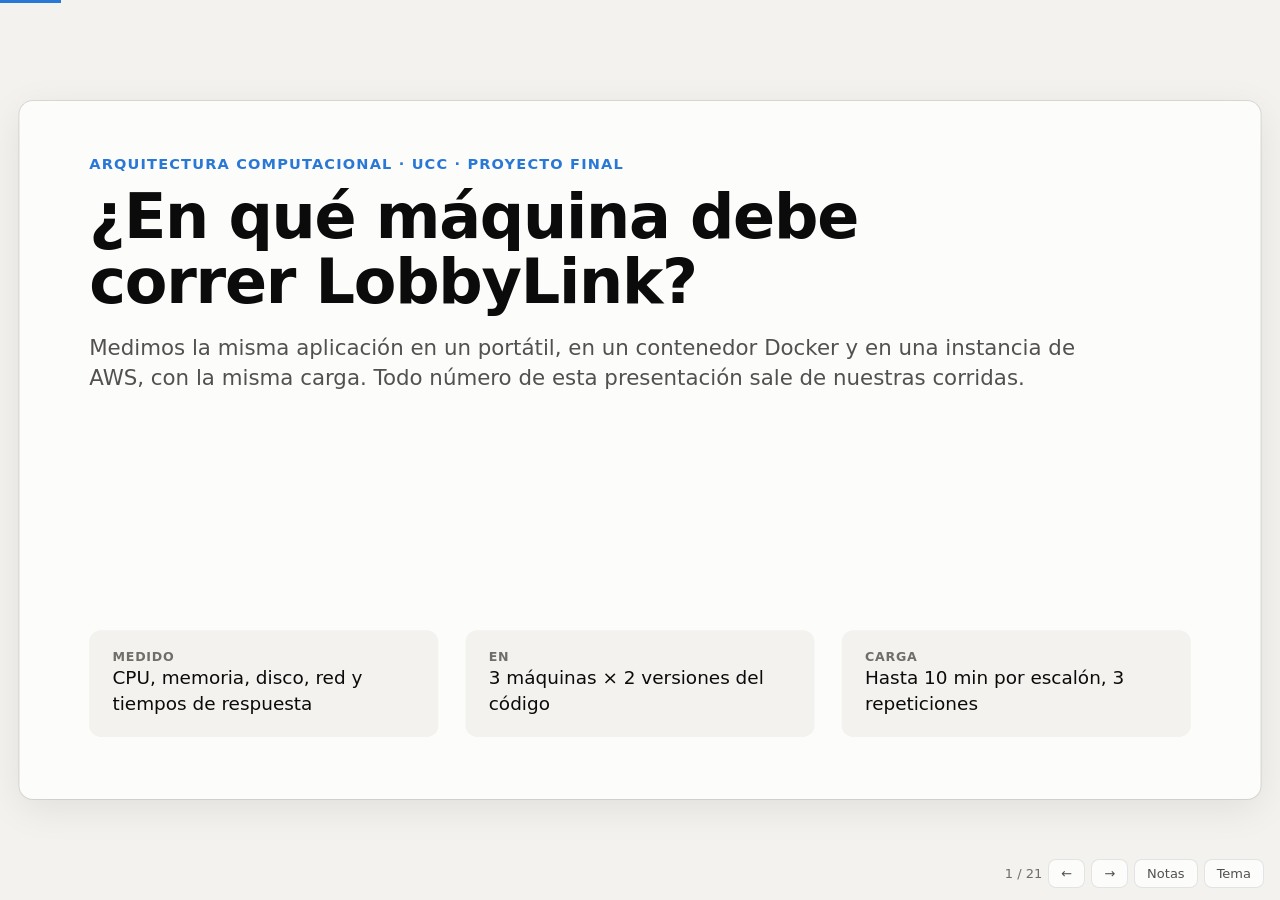
==== informe/presentacion.html @ 0d2c60cc "docs(presentacion): add defense slide deck with procedure, fixed-load costs and Discord scale refere" ====
<!doctype html>
<html lang="es">
<head>
<meta charset="utf-8">
<meta name="viewport" content="width=device-width, initial-scale=1">
<title>LobbyLink: dónde correrlo</title>
<style>
:root {
  color-scheme: light;
  --page: #f3f2ee;
  --surface: #fcfcfb;
  --surface-2: #f3f2ee;
  --ink: #0b0b0b;
  --ink-2: #52514e;
  --muted: #6f6e69;
  --grid: #e1e0d9;
  --axis: #c3c2b7;
  --ring: rgba(11,11,11,0.10);
  --pc: #2a78d6;
  --ct: #eb6834;
  --ec2: #1baf7a;
  --before: #b5b3aa;
  --good: #0ca30c;
  --good-ink: #006300;
  --bad: #d03b3b;
  --accent: #2a78d6;
  --accent-soft: #e6effb;
  --bad-soft: #fbe9e9;
  --bad-ink: #b02a2a;
  --good-soft: #e5f4e5;
}
@media (prefers-color-scheme: dark) {
  :root:not([data-theme="light"]) {
    color-scheme: dark;
    --page: #0d0d0d; --surface: #1a1a19; --surface-2: #232321;
    --ink: #f0efec; --ink-2: #c3c2b7; --muted: #898781;
    --grid: #2c2c2a; --axis: #383835; --ring: rgba(255,255,255,0.10);
    --pc: #3987e5; --ct: #d95926; --ec2: #199e70; --before: #5c5b56;
    --good-ink: #0ca30c; --accent: #3987e5; --accent-soft: #1b2a3d; --bad-soft: #3a1f1f; --bad-ink: #e66767; --good-soft: #1b301b;
  }
}
:root[data-theme="dark"] {
  color-scheme: dark;
  --page: #0d0d0d; --surface: #1a1a19; --surface-2: #232321;
  --ink: #f0efec; --ink-2: #c3c2b7; --muted: #898781;
  --grid: #2c2c2a; --axis: #383835; --ring: rgba(255,255,255,0.10);
  --pc: #3987e5; --ct: #d95926; --ec2: #199e70; --before: #5c5b56;
  --good-ink: #0ca30c; --accent: #3987e5; --accent-soft: #1b2a3d; --bad-soft: #3a1f1f; --bad-ink: #e66767; --good-soft: #1b301b;
}
* { box-sizing: border-box; }
html, body { margin: 0; height: 100%; }
body {
  background: var(--page); color: var(--ink);
  font-family: system-ui, -apple-system, "Segoe UI", sans-serif;
  overflow: hidden;
}
#stage {
  position: absolute; left: 50%; top: 50%;
  width: 1280px; height: 720px;
  transform-origin: center center;
}
.slide {
  position: absolute; inset: 0;
  background: var(--surface);
  border-radius: 14px;
  box-shadow: 0 0 0 1px var(--ring), 0 10px 40px rgba(0,0,0,0.08);
  padding: 56px 72px 64px;
  display: none; flex-direction: column;
}
.slide.on { display: flex; }
.slide h2 { font-size: 40px; line-height: 1.12; margin: 0 0 8px; letter-spacing: -0.01em; text-wrap: balance; }
.slide .kicker { font-size: 15px; font-weight: 600; color: var(--accent); text-transform: uppercase; letter-spacing: 0.08em; margin-bottom: 12px; }
.slide .lead { font-size: 22px; line-height: 1.4; color: var(--ink-2); margin: 0 0 24px; max-width: 1050px; text-wrap: pretty; }
.slide p, .slide li { font-size: 21px; line-height: 1.45; }
.slide ul { margin: 0; padding-left: 26px; }
.slide li { margin-bottom: 10px; }
.slide li::marker { color: var(--muted); }
.foot { position: absolute; left: 72px; right: 72px; bottom: 22px; display: flex; justify-content: space-between; font-size: 13px; color: var(--muted); }
.src { font-size: 13px; color: var(--muted); margin-top: auto; padding-top: 10px; }
code { font-family: ui-monospace, "Cascadia Mono", Consolas, monospace; font-size: 0.88em; background: var(--surface-2); padding: 1px 6px; border-radius: 5px; }
b, strong { font-weight: 650; }
.row { display: flex; gap: 28px; }
.col { flex: 1; min-width: 0; }
.grow { flex: 1; min-height: 0; }
.card { background: var(--surface-2); border-radius: 12px; padding: 20px 24px; }
.card h3 { margin: 0 0 8px; font-size: 22px; }
.card p { margin: 0; font-size: 18px; color: var(--ink-2); }
.big { font-size: 64px; font-weight: 700; line-height: 1; letter-spacing: -0.02em; }
.mid { font-size: 40px; font-weight: 700; line-height: 1.05; }
.unit { font-size: 0.45em; font-weight: 600; color: var(--ink-2); margin-left: 4px; }
.lbl { font-size: 15px; color: var(--ink-2); margin-top: 6px; }
.pill { display: inline-block; font-size: 15px; font-weight: 600; padding: 3px 10px; border-radius: 99px; }
.pill.ok { background: var(--good-soft); color: var(--good-ink); }
.pill.no { background: var(--bad-soft); color: var(--bad-ink); }
.dot { display: inline-block; width: 12px; height: 12px; border-radius: 3px; margin-right: 8px; vertical-align: -1px; }
.legend { display: flex; gap: 22px; font-size: 16px; color: var(--ink-2); margin: 4px 0 10px; flex-wrap: wrap; }
.chart { width: 100%; height: 100%; }
.chart svg { display: block; width: 100%; height: 100%; overflow: visible; }
.chart text { fill: var(--ink-2); font-size: 15px; font-family: inherit; }
.chart .muted { fill: var(--muted); font-size: 14px; }
.chart .val { fill: var(--ink); font-size: 15px; font-weight: 600; }
.chart .grid { stroke: var(--grid); stroke-width: 1; }
.chart .axis { stroke: var(--axis); stroke-width: 1; }
.chart .hit { fill: transparent; cursor: default; }
.mk { transition: opacity 120ms ease; }
.chart:hover .mk { opacity: 0.55; }
.chart .mk.hl { opacity: 1; }
table.t { border-collapse: collapse; width: 100%; font-size: 18px; }
table.t th, table.t td { text-align: left; padding: 9px 12px; border-bottom: 1px solid var(--grid); vertical-align: top; }
table.t th { font-size: 15px; color: var(--ink-2); font-weight: 600; }
table.t td.n { font-variant-numeric: tabular-nums; white-space: nowrap; }
.src a { color: inherit; }
.flow { display: flex; align-items: center; gap: 14px; }
.box { background: var(--surface-2); border-radius: 10px; padding: 14px 18px; font-size: 18px; text-align: center; }
.arrow { color: var(--muted); font-size: 26px; }
.qa { display: grid; grid-template-columns: 1fr 1fr; gap: 18px; }
.qa .card h3 { font-size: 20px; }
.qa .card p { font-size: 17px; line-height: 1.4; }
.tag { font-size: 13px; color: var(--muted); text-transform: uppercase; letter-spacing: 0.06em; font-weight: 600; }
.cover h1 { font-size: 64px; line-height: 1.05; margin: 0 0 20px; letter-spacing: -0.02em; max-width: 1000px; text-wrap: balance; }
.machines { display: grid; grid-template-columns: repeat(3, 1fr); gap: 20px; }
.machine { display: flex; flex-direction: column; border-radius: 12px; padding: 20px 22px; background: var(--surface-2); border-top: 6px solid var(--c); }
.machine h3 { margin: 0 0 4px; font-size: 24px; }
.machine .sub { font-size: 15px; color: var(--ink-2); margin-bottom: 14px; }
.machine dl { display: grid; grid-template-columns: auto 1fr; gap: 6px 14px; margin: 0; font-size: 17px; }
.machine dt { color: var(--ink-2); }
.machine dd { margin: 0; font-weight: 600; }
.machine .key { margin: auto 0 0; padding-top: 14px; border-top: 1px solid var(--grid); font-size: 17px; line-height: 1.4; color: var(--ink); }
.steps { display: grid; grid-template-columns: repeat(4, 1fr); gap: 30px; }
.step { position: relative; display: flex; flex-direction: column; background: var(--surface-2); border-radius: 12px; padding: 18px 20px; }
.step .tag { color: var(--accent); margin-bottom: 10px; }
.step h3 { margin: 0 0 10px; font-size: 21px; line-height: 1.2; }
.step .mid { font-size: 38px; }
.step .lbl { font-size: 16px; line-height: 1.4; }
.step .how { margin-top: auto; padding-top: 12px; border-top: 1px solid var(--grid); font-size: 14px; color: var(--muted); line-height: 1.4; }
.step:not(:last-child)::after { content: '→'; position: absolute; left: 100%; width: 30px; text-align: center; top: 50%; transform: translateY(-50%); color: var(--muted); font-size: 26px; font-weight: 600; }
.formula { margin-top: 16px; padding: 12px 18px; border-radius: 10px; background: var(--accent-soft); font-size: 19px; }
.verdict { border-radius: 12px; padding: 22px 26px; background: var(--accent-soft); }
.hint { position: fixed; right: 16px; bottom: 12px; font-size: 13px; color: var(--muted); user-select: none; }
.hint button { font: inherit; color: var(--ink-2); background: var(--surface); border: 1px solid var(--ring); border-radius: 8px; padding: 6px 12px; cursor: pointer; margin-left: 6px; }
.hint button:hover { color: var(--ink); }
#bar { position: fixed; left: 0; top: 0; height: 3px; background: var(--accent); transition: width 200ms ease; }
#notes {
  position: fixed; left: 16px; right: 16px; bottom: 52px; max-height: 32vh; overflow: auto;
  background: var(--surface); color: var(--ink); border: 1px solid var(--ring); border-radius: 12px;
  padding: 14px 18px; font-size: 16px; line-height: 1.5; box-shadow: 0 8px 30px rgba(0,0,0,0.15); display: none;
}
#notes.on { display: block; }
#notes .tag { margin-bottom: 4px; }
.notes { display: none; }
#tip {
  position: fixed; pointer-events: none; z-index: 10; background: var(--surface); color: var(--ink);
  border: 1px solid var(--ring); border-radius: 8px; padding: 8px 12px; font-size: 14px; line-height: 1.4;
  box-shadow: 0 6px 20px rgba(0,0,0,0.15); display: none; max-width: 280px;
}
#tip b { display: block; margin-bottom: 2px; }
@media (prefers-reduced-motion: reduce) { #bar, .mk { transition: none; } }
@media print {
  @page { size: 1280px 720px; margin: 0; }
  body { overflow: visible; background: #fff; }
  #stage { position: static; transform: none !important; width: auto; height: auto; }
  .slide { display: flex !important; position: relative; width: 1280px; height: 720px; page-break-after: always; box-shadow: none; border-radius: 0; }
  .hint, #bar, #notes, #tip { display: none !important; }
}
</style>
</head>
<body>
<div id="bar"></div>
<div id="stage">

<!-- 1 -->
<section class="slide cover" data-title="Portada">
  <div class="kicker">Arquitectura Computacional · UCC · Proyecto final</div>
  <h1>¿En qué máquina debe correr LobbyLink?</h1>
  <p class="lead">Medimos la misma aplicación en un portátil, en un contenedor Docker y en una instancia de AWS, con la misma carga. Todo número de esta presentación sale de nuestras corridas.</p>
  <div class="row" style="margin-top:auto">
    <div class="card" style="flex:1"><div class="tag">Medido</div><p style="font-size:19px;color:var(--ink)">CPU, memoria, disco, red y tiempos de respuesta</p></div>
    <div class="card" style="flex:1"><div class="tag">En</div><p style="font-size:19px;color:var(--ink)">3 máquinas × 2 versiones del código</p></div>
    <div class="card" style="flex:1"><div class="tag">Carga</div><p style="font-size:19px;color:var(--ink)">Hasta 10 min por escalón, 3 repeticiones</p></div>
  </div>
  <aside class="notes">Presentarnos. La pregunta del proyecto es en qué máquina debería correr una aplicación real y con qué datos lo sostenemos. Elegimos LobbyLink. La regla que seguimos: cada afirmación tiene un número que medimos nosotros, y la carpeta cruda de donde sale.</aside>
</section>

<!-- 2 -->
<section class="slide" data-title="Respuesta corta">
  <div class="kicker">La respuesta en una diapositiva</div>
  <h2>Una t3.small de AWS, pero solo después de arreglar el código</h2>
  <p class="lead">El hallazgo más grande no fue la máquina: fue un error en el código que multiplicaba el trabajo por cada lobby.</p>
  <div class="row grow" style="align-items:stretch">
    <div class="card col"><div class="big">21<span class="unit">USD/mes</span></div><div class="lbl">Máquina y disco de la t3.small a 80 peticiones por segundo (16,78 USD hasta 40). Con la salida a internet: 334,74 USD</div></div>
    <div class="card col"><div class="big">16<span class="unit">ms</span></div><div class="lbl">El 95 % de las peticiones responde en menos de 16 ms a 80 peticiones por segundo, 0 errores</div></div>
    <div class="card col"><div class="big">×14</div><div class="lbl">Cuánto sube la capacidad de la t3.small al arreglar el código. Pasar al PC, con 4 veces más núcleos, la sube ×3</div></div>
  </div>
  <div class="src">Fuente: carga sostenida (F6) y rampa hasta el techo (F5), <code>resultados/ec2_t3small-unl-nplus1/</code>; costos en <code>resultados/_logs/creditos_ec2_unl_20261107.md</code></div>
  <aside class="notes">Adelantamos la conclusión. Recomendamos una t3.small en modo Unlimited con el código corregido: 16,78 dólares al mes hasta 40 peticiones por segundo y 21,26 a 80. Lo importante es el tercer número: arreglar el código rindió mucho más que comprar una máquina más grande. El resto de la presentación muestra cómo llegamos a esto.</aside>
</section>

<!-- 3 -->
<section class="slide" data-title="La aplicación">
  <div class="kicker">La aplicación</div>
  <h2>LobbyLink: una API para armar partidas</h2>
  <p class="lead">Un usuario publica un lobby para un videojuego y otros se unen. Es Spring Boot (Java) con MongoDB. Leyendo el código vimos dos operaciones caras.</p>
  <div class="row grow">
    <div class="col">
      <div class="card" style="height:100%">
        <h3>1. Listar los lobbies</h3>
        <p style="margin-bottom:18px">Devuelve <b>todos</b> los lobbies y, por cada uno, hace 2 consultas más a la base: cuántos jugadores tiene y qué juego es.</p>
        <div class="flow">
          <div class="box">1 petición</div><div class="arrow">→</div>
          <div class="box">200 lobbies</div><div class="arrow">→</div>
          <div class="box" style="background:var(--bad-soft)"><b>~406 consultas</b> a MongoDB</div>
        </div>
        <p style="margin-top:18px">A esto se le llama <b>problema N+1</b>: el trabajo crece con cada lobby nuevo.</p>
      </div>
    </div>
    <div class="col">
      <div class="card" style="height:100%">
        <h3>2. Login y registro</h3>
        <p style="margin-bottom:18px">Las contraseñas se protegen con <b>BCrypt</b>, que a propósito hace 1.024 rondas de cálculo para que adivinarlas sea lento.</p>
        <div class="flow">
          <div class="box">1 login</div><div class="arrow">→</div>
          <div class="box"><b>56 a 112 ms</b> de cálculo puro</div>
        </div>
        <p style="margin-top:18px">Es trabajo del procesador, sin disco ni red. Nos sirvió para comparar la velocidad de cada núcleo.</p>
      </div>
    </div>
  </div>
  <aside class="notes">LobbyLink es una API de Spring Boot con MongoDB. El listado es el centro de todo: por cada lobby hace dos consultas extra, unas 406 por petición con 200 lobbies. El login usa BCrypt, cálculo puro, que nos sirve para comparar la velocidad de cada núcleo.</aside>
</section>

<!-- 4 -->
<section class="slide" data-title="El procedimiento">
  <div class="kicker">Cómo elegimos la carga</div>
  <h2>Cada número de carga sale del paso anterior</h2>
  <p class="lead" style="margin-bottom:18px">Tasa fija de peticiones por segundo, conteste o no el servidor. Mezcla: 50 % listar y 50 % ver un lobby, de la colección Postman. Ejemplo con la t3.small y el código original:</p>
  <div class="steps grow">
    <div class="step">
      <div class="tag">Paso 1 · F1</div>
      <h3>Costo por petición</h3>
      <div class="mid">85,8 <span class="unit">ms</span></div>
      <div class="lbl">de CPU por petición de la mezcla: listar 167,4&nbsp;ms, ver 4,2&nbsp;ms.</div>
      <div class="how">1 cliente, 120 s por endpoint.</div>
    </div>
    <div class="step">
      <div class="tag">Paso 2 · modelo</div>
      <h3>Techo predicho</h3>
      <div class="mid">23,3 <span class="unit">req/s</span></div>
      <div class="lbl">2.000 ms de CPU por segundo (2 vCPU) ÷ 85,8 ms. PC: 71. Contenedor: 20.</div>
      <div class="how"><code>telemetry/model.mjs</code></div>
    </div>
    <div class="step">
      <div class="tag">Paso 3 · F5</div>
      <h3>Rampa hasta el techo</h3>
      <div class="mid">51 <span class="unit">%</span></div>
      <div class="lbl">del techo pasa (11,8&nbsp;req/s); al 62&nbsp;% falla. La CPU medida queda a 1–8 puntos de la predicha.</div>
      <div class="how">10–150&nbsp;% del techo, 90 s por nivel.</div>
    </div>
    <div class="step">
      <div class="tag">Paso 4 · F6</div>
      <h3>Escalera sostenida</h3>
      <div class="mid">5 → 80 <span class="unit">req/s</span></div>
      <div class="lbl">Duplicando, para encerrar el codo de las tres máquinas con la misma escala.</div>
      <div class="how">10 min por escalón, 3 repeticiones.</div>
    </div>
  </div>
  <div class="formula"><b>Ley de utilización:</b> U = λ · D, así que el techo es X<sub>max</sub> = CPU disponible ÷ D. La rampa confirma el consumo y dice dónde se rompe la latencia.</div>
  <div class="src">Costos por endpoint y techos: anexo 4.1. Rampa: anexo 4.5, <code>resultados/_logs/validacion_*_f5.md</code></div>
  <aside class="notes">Si solo dijéramos que mandamos 10 o 20 peticiones por segundo, la pregunta sería por qué esos números. Primero medimos con un solo cliente cuánta CPU gasta cada petición: en la t3.small, 86 milisegundos en promedio. Con la ley de utilización eso da un techo de 23 por segundo. Después subimos la tasa en rampa hasta ese techo: la CPU se comportó como predijimos, pero la latencia se rompe a la mitad del techo. Con eso armamos la escalera.</aside>
</section>

<!-- 4b -->
<section class="slide" data-title="La escalera">
  <div class="kicker">Por qué 5, 10, 20, 40 y 80 req/s</div>
  <h2>La escalera encierra el codo de cada máquina</h2>
  <div class="legend"><span><i class="dot" style="background:var(--muted);opacity:.35"></i>Codo medido en la rampa (último que pasa → primero que falla)</span><span>◇ techo predicho</span><span>┆ escalones</span></div>
  <div class="row grow">
    <div class="col" style="flex:1.35; display:flex; flex-direction:column"><div class="chart grow" id="c-knee"></div></div>
    <div class="col">
      <ul>
        <li>Cada escalón <b>duplica</b> el anterior, y la misma escalera va a las tres máquinas.</li>
        <li><b>Contenedor y t3.small</b>: el codo está entre 10,2 y 14,5 req/s, así que 10 pasa y 20 falla.</li>
        <li><b>PC</b>: el codo está entre 35,8 y 42,9. El escalón de 40 cae justo encima: por eso pasa en 2 de 3 repeticiones.</li>
        <li><b>10 min</b> por escalón (3.000 a 48.000 peticiones) y <b>3 semillas</b>: carga sostenida, con muestras para el p99.</li>
        <li><b>Pasa</b> si p95 ≤ 1 s y errores ≤ 1 %. Base nueva en cada corrida.</li>
      </ul>
    </div>
  </div>
  <div class="src">Código original, <code>mezcla-lectura</code>. Codos: rampa hasta el techo (F5). Generador <code>telemetry/rate.mjs</code>; guion <code>campanas/campana.sh</code></div>
  <aside class="notes">La escalera duplica: 5, 10, 20, 40 y 80. No es una estimación de usuarios: la fijamos sobre los codos de nuestra primera medición, y la rampa confirmó que los encierra. En el contenedor y la t3.small, 10 pasa y 20 falla. En el PC, 40 cae justo en el codo y pasa en dos de tres repeticiones.</aside>
</section>

<!-- 5 -->
<section class="slide" data-title="Las máquinas">
  <div class="kicker">Las tres opciones</div>
  <h2>Mismo programa, tres máquinas muy distintas</h2>
  <div class="machines grow" style="margin-top:14px">
    <div class="machine" style="--c:var(--pc)">
      <h3>PC (portátil)</h3>
      <div class="sub">AMD Ryzen 7 7445HS · Windows 11</div>
      <dl>
        <dt>Núcleos</dt><dd>6 (12 hilos); a LobbyLink le dimos 4</dd>
        <dt>Velocidad</dt><dd>4,7 GHz pico; ~2,1 GHz bajo carga en Windows</dd>
        <dt>Caché L3</dt><dd>16 MB</dd>
        <dt>RAM</dt><dd>16 GB DDR5</dd>
        <dt>Disco</dt><dd>NVMe, 41.903 IOPS</dd>
        <dt>Costo</dt><dd>~40 USD/mes (estimado)</dd>
      </dl>
      <p class="key"><b>Lo que la distingue:</b> 4 núcleos físicos para LobbyLink: el mayor techo medido.</p>
    </div>
    <div class="machine" style="--c:var(--ct)">
      <h3>Contenedor Docker</h3>
      <div class="sub">El mismo Ryzen, con límites puestos por nosotros</div>
      <dl>
        <dt>CPU</dt><dd>1 para la app + 1 para MongoDB</dd>
        <dt>Velocidad</dt><dd>4,63 GHz medida</dd>
        <dt>RAM</dt><dd>1 GB cada uno</dd>
        <dt>Disco</dt><dd>virtual, 79.766 IOPS</dd>
        <dt>Límite</dt><dd>100 ms de CPU cada 100 ms</dd>
        <dt>Costo</dt><dd>~7 USD/mes (prorrateo: 2 de 12 hilos del PC)</dd>
      </dl>
      <p class="key"><b>Lo que la distingue:</b> un límite de CPU y de memoria que fijamos nosotros.</p>
    </div>
    <div class="machine" style="--c:var(--ec2)">
      <h3>AWS EC2 t3.small</h3>
      <div class="sub">Intel Xeon Platinum 8259CL · Ubuntu</div>
      <dl>
        <dt>Núcleos</dt><dd><b>1</b> (2 hilos = 2 vCPU)</dd>
        <dt>Velocidad</dt><dd>3,07 GHz medida</dd>
        <dt>RAM</dt><dd>1,9 GiB</dd>
        <dt>Disco</dt><dd>EBS por red, 3.049 IOPS</dd>
        <dt>Red</dt><dd>4.953 Mbit/s medida</dd>
        <dt>Costo</dt><dd>0,0208 USD/h + créditos</dd>
      </dl>
      <p class="key"><b>Lo que la distingue:</b> un solo núcleo físico, racionado con créditos de CPU.</p>
    </div>
  </div>
  <div class="src">Velocidad, IOPS y red medidos por nosotros (microbenchmark, <code>fio</code>, <code>iperf3</code>), no tomados de la ficha.</div>
  <aside class="notes">El PC es un portátil con Ryzen: 4 núcleos para LobbyLink y el resto para el generador. Ojo: en Windows medimos que los hilos de la app corren a unos 2,1 GHz, no a 4,7. El contenedor es el mismo Ryzen con 1 CPU y 1 GB para la app y lo mismo para MongoDB. La t3.small parece tener 2 CPU, pero son los dos hilos de un solo núcleo, y eso explica casi todo.</aside>
</section>

<!-- 6 -->
<section class="slide" data-title="Resultado con el código original">
  <div class="kicker">Resultado 1 · código original</div>
  <h2>Con el código original, ninguna aguanta más de 20 req/s</h2>
  <div class="legend"><span><i class="dot" style="background:var(--pc)"></i>PC</span><span><i class="dot" style="background:var(--ct)"></i>Contenedor</span><span><i class="dot" style="background:var(--ec2)"></i>t3.small</span><span>✕ = el escalón falla</span><span>○ punteado = pasa solo en 2 de 3 repeticiones</span></div>
  <div class="row grow">
    <div class="col" style="flex:1.5; display:flex; flex-direction:column"><div class="chart grow" id="c-p95-base"></div></div>
    <div class="col">
      <div class="card" style="margin-bottom:14px"><div class="mid">20 <span class="unit">req/s</span></div><div class="lbl">Máximo del PC (40 pasa solo en 2 de 3 repeticiones)</div></div>
      <div class="card" style="margin-bottom:14px"><div class="mid">10 <span class="unit">req/s</span></div><div class="lbl">Máximo del contenedor y de la t3.small</div></div>
      <div class="card"><p>Cuando falla, falla entero: a 20 req/s la t3.small solo contesta ~2 por segundo y el 89 % de las peticiones se cae.</p></div>
    </div>
  </div>
  <div class="src">p95 por escalón, peor de las 3 repeticiones que pasan. Fuente: <code>*_f6-mezcla-lectura-r*</code></div>
  <aside class="notes">Esta es la carga sostenida con el código original. El eje es el p95: el tiempo en que responde el 95 % de las peticiones. La línea punteada es nuestro límite de 1 segundo. El contenedor y la t3.small llegan a 10 peticiones por segundo; el PC a 20. Arriba de eso el sistema colapsa: no se pone un poco más lento, deja de responder.</aside>
</section>

<!-- 7 -->
<section class="slide" data-title="Dónde espera">
  <div class="kicker">¿Dónde espera la aplicación?</div>
  <h2>En el procesador. El disco y la red casi no trabajan</h2>
  <p class="lead">t3.small, código original, 10 req/s: cuánto de cada recurso se usa, frente a lo que medimos que puede dar.</p>
  <div class="row grow">
    <div class="col" style="flex:1.4; display:flex; flex-direction:column"><div class="chart grow" id="c-where"></div></div>
    <div class="col">
      <ul>
        <li><b>CPU</b>: 48,2 % promedio, picos de 99,5 %; cálculo (<code>us</code>) 39,9 %.</li>
        <li><b>Esperando al disco</b> (<code>wa</code>): <b>0,0 %</b>. 1 IOPS de 354 posibles.</li>
        <li><b>Red</b>: 0,17 MB/s de salida, el 0,03 % del enlace.</li>
        <li><b>Memoria residente</b>: 449 de 1.905 MB (app 260, MongoDB 189); <b>0 %</b> de fallos de caché.</li>
        <li><b>Quién</b>: MongoDB usa 62 % de un núcleo y la app 34 %. El N+1 examina ~40.800 documentos por listado.</li>
      </ul>
    </div>
  </div>
  <div class="src">Fuente: <code>ec2_t3small-unl/f6-mezcla-lectura-r1</code>; techos de disco y red de la prueba de capacidad del hardware (F0: <code>fio</code>, <code>iperf3</code>)</div>
  <aside class="notes">Esta es la pregunta central. La respuesta es CPU: casi la mitad del tiempo ocupada con picos de 99 %, y cero tiempo esperando al disco, que hace una operación por segundo. La red usa el 0,03 % del enlace y la memoria residente es la cuarta parte de la RAM, con todo en caché. Y quien gasta la CPU es MongoDB, casi el doble que Java, por el N+1.</aside>
</section>

<!-- 9 -->
<section class="slide" data-title="Por qué: núcleos">
  <div class="kicker">¿Qué componente lo causa?</div>
  <h2>El número de núcleos físicos marca el techo</h2>
  <div class="row grow">
    <div class="col" style="display:flex; flex-direction:column">
      <div class="chart grow" id="c-amdahl"></div>
      <div class="legend" style="margin-top:6px"><span><i class="dot" style="background:var(--pc)"></i>PC (4 núcleos)</span><span><i class="dot" style="background:var(--ec2)"></i>t3.small (1 núcleo, 2 hilos)</span></div>
    </div>
    <div class="col">
      <ul>
        <li>Con más clientes a la vez, el PC sube hasta <b>8</b>; la t3.small se estanca en <b>2</b>.</li>
        <li>El código se reparte bien: solo el <b>1,9 %</b> es secuencial (ley de Amdahl, p = 0,981).</li>
        <li>La t3.small da p = 0,743 con el mismo código: no es el código, son <b>sus 2 vCPU sobre 1 solo núcleo</b>. El segundo hilo suma +59 %, no +100 %.</li>
        <li>Su núcleo además es más lento: BCrypt tarda <b>1,48×</b> más y su reloj medido es <b>1,51×</b> menor.</li>
      </ul>
    </div>
  </div>
  <div class="src">Listado en bucle cerrado, 60 s por nivel (prueba de paralelismo, F3). Fuente: <code>_logs/amdahl_windows_v3-f3.md</code>, <code>ec2_t3small-unl/_logs/amdahl_ec2_f3.md</code></div>
  <aside class="notes">Subimos los clientes simultáneos. El PC gana hasta 8, sus 4 núcleos con 2 hilos; la t3.small se estanca en 2. Por Amdahl el código es 98 % paralelo. En la t3.small sale peor con el mismo código: el límite no es el software, son dos vCPU sobre un solo núcleo físico, y además más lento.</aside>
</section>

<!-- 10 -->
<section class="slide" data-title="Contenedor">
  <div class="kicker">El caso del contenedor</div>
  <h2>En Docker manda el límite que nosotros pusimos</h2>
  <div class="row grow">
    <div class="col" style="flex:1.3; display:flex; flex-direction:column">
      <div class="chart grow" id="c-quota"></div>
    </div>
    <div class="col">
      <ul>
        <li>Darle <b>4 CPU a la app</b> no cambia nada: 18,0 → 17,8 req/s.</li>
        <li>Darle <b>2 CPU a MongoDB</b> lo sube a 26,9 req/s. El cuello era MongoDB.</li>
        <li>Al agotar sus 100 ms de cuota, el kernel <b>congela</b> sus hilos hasta el siguiente periodo: hasta 5.160 ms de espera por segundo, sumados sobre las CPU donde esperaban.</li>
        <li>Con 1 GB visible, Java se toma solo <b>256 MB</b> de memoria. Con mucha carga o muchos datos, se le acaba.</li>
      </ul>
    </div>
  </div>
  <div class="src">Máximo req/s en bucle cerrado, código original (reparto de cuotas del contenedor, F4). Fuente: <code>*_docker_v3-f4-*</code></div>
  <aside class="notes">Probamos repartos de CPU. Darle 4 a la aplicación no mejora; darle 2 a MongoDB sube casi 50 %: el cuello es MongoDB. El kernel congela el contenedor cuando gasta sus 100 ms; el frenado pasa de 1.000 ms por segundo porque se suma por cada CPU. Y Java, al ver 1 GB, se queda con 256 MB de heap.</aside>
</section>

<!-- 11 -->
<section class="slide" data-title="El arreglo">
  <div class="kicker">El cambio</div>
  <h2>Arreglamos el listado: de ~406 consultas a 2</h2>
  <p class="lead">Contamos los jugadores de todos los lobbies en una sola consulta y traemos todos los juegos de una vez. Sin índices nuevos y con respuestas idénticas (95 de 95 comparadas).</p>
  <div class="legend"><span><i class="dot" style="background:var(--before)"></i>Código original</span><span><i class="dot" style="background:var(--accent)"></i>Código corregido</span></div>
  <div class="row grow">
    <div class="col" style="display:flex; flex-direction:column"><div class="tag" style="margin-bottom:4px">CPU por listado (ms)</div><div class="chart grow" id="c-fix-ms"></div></div>
    <div class="col" style="display:flex; flex-direction:column"><div class="tag" style="margin-bottom:4px">Techo predicho (req/s)</div><div class="chart grow" id="c-fix-max"></div></div>
  </div>
  <div class="src">Costo por petición (F1), con un cliente, y modelo U = λ·D. Equivalencia: <code>telemetry/comparar_respuestas.mjs</code>, <code>resultados/_equivalencia_20261109_ec2/</code></div>
  <aside class="notes">El arreglo cambia un solo archivo. En vez de una consulta por lobby, una sola agregación cuenta todo, y los videojuegos se traen juntos. Comprobamos que la API responde exactamente lo mismo. El costo de un listado bajó entre 24 y 31 veces, y el techo predicho de la t3.small pasó de 23,3 a 336,5 peticiones por segundo.</aside>
</section>

<!-- 12 -->
<section class="slide" data-title="Resultado con el código corregido">
  <div class="kicker">Resultado 2 · código corregido</div>
  <h2>Con el arreglo, las tres pasan toda la escalera</h2>
  <div class="legend"><span><i class="dot" style="background:var(--pc)"></i>PC</span><span><i class="dot" style="background:var(--ct)"></i>Contenedor</span><span><i class="dot" style="background:var(--ec2)"></i>t3.small</span><span><i class="dot" style="background:none;border-top:2px dashed var(--muted);border-radius:0;height:0;width:18px;vertical-align:4px"></i>Código original, como referencia</span></div>
  <div class="row grow">
    <div class="col" style="flex:1.5; display:flex; flex-direction:column"><div class="chart grow" id="c-p95-fix"></div></div>
    <div class="col">
      <div class="card" style="margin-bottom:14px"><div class="mid">12–23 <span class="unit">ms</span></div><div class="lbl">p95 en todos los escalones, antes 393–478 ms</div></div>
      <div class="card" style="margin-bottom:14px"><div class="mid">0 <span class="unit">errores</span></div><div class="lbl">En las tres máquinas y todas las repeticiones</div></div>
      <div class="card"><div class="mid">28,8 <span class="unit">%</span></div><div class="lbl">CPU de la t3.small a 80 req/s (antes 48,2 % a solo 10)</div></div>
    </div>
  </div>
  <div class="src">Misma escala que el resultado 1. PC y contenedor casi se superponen (20–23 ms). El PC pasó también 160 y 320 req/s.</div>
  <aside class="notes">Misma prueba, mismo eje, código corregido. Las tres máquinas pasan los cinco escalones con 0 errores, y el tiempo de respuesta cae de cientos de milisegundos a unos 15 o 20. La t3.small a 80 peticiones por segundo usa menos CPU que antes a 10.</aside>
</section>

<!-- 13 -->
<section class="slide" data-title="Carga por diez">
  <div class="kicker">Si la carga se multiplica por diez</div>
  <h2>¿Qué se rompe primero?</h2>
  <table class="t" style="margin-top:10px">
    <thead><tr><th style="width:26%">Prueba</th><th>PC</th><th>Contenedor</th><th>t3.small</th><th style="width:30%">Qué se rompe</th></tr></thead>
    <tbody>
      <tr><td><b>Tráfico ×10</b><br><span style="color:var(--ink-2);font-size:15px">100 req/s, original</span></td><td><span class="pill no">✕ 100 % errores</span></td><td><span class="pill no">✕ 100 % errores</span></td><td><span class="pill no">✕ 100 % errores</span></td><td>La <b>CPU</b> (t3.small al 99,9 %), como predijimos antes de medir</td></tr>
      <tr><td><b>Tráfico ×10</b><br><span style="color:var(--ink-2);font-size:15px">100 req/s, corregido</span></td><td><span class="pill ok">✓ p95 19,9 ms</span></td><td><span class="pill ok">✓ p95 20,7 ms</span></td><td><span class="pill ok">✓ p95 16,4 ms</span></td><td>Nada. t3.small al 34 % (predicho 30 %)</td></tr>
      <tr><td><b>Datos ×10</b><br><span style="color:var(--ink-2);font-size:15px">2.000 lobbies, original</span></td><td><span class="pill no">✕ 99 % errores</span></td><td><span class="pill no">✕ 99 % errores</span></td><td><span class="pill no">✕ 99 % errores</span></td><td>La <b>CPU</b> de MongoDB (el trabajo crece con el cuadrado de los lobbies); en el contenedor cede antes el <b>heap</b> de Java</td></tr>
      <tr><td><b>Datos ×10</b><br><span style="color:var(--ink-2);font-size:15px">2.000 lobbies, corregido</span></td><td><span class="pill ok">✓ 45 ms</span></td><td><span class="pill ok">✓ 45 ms</span></td><td><span class="pill ok">✓ 62 ms</span></td><td>Nada</td></tr>
      <tr><td><b>Datos ×100</b><br><span style="color:var(--ink-2);font-size:15px">20.000 lobbies, corregido</span></td><td><span class="pill ok">✓ 336 ms</span></td><td><span class="pill no">✕ 100 % errores</span></td><td><span class="pill no">✕ 100 % errores</span></td><td>La <b>memoria</b> de Java: el listado sin paginar arma respuestas enormes</td></tr>
    </tbody>
  </table>
  <div class="src">Predicción escrita antes de medir en <code>resultados/_logs/prediccion_*</code>. Carga por diez (F7) y datos por diez y por cien (F7d), 600 s por prueba.</div>
  <aside class="notes">Con el código original, diez veces más tráfico o datos tumban las tres máquinas por CPU, como predijimos por escrito; en el contenedor el heap de Java cede incluso antes. Con el código corregido aguantan. Con cien veces los datos se rompe la memoria de Java donde hay poca; solo el PC aguanta.</aside>
</section>

<!-- 14 -->
<section class="slide" data-title="Costo">
  <div class="kicker">Cuánto cuesta al mes, a la misma carga</div>
  <h2>A la misma carga, la máquina es barata y la red es cara</h2>
  <table class="t" style="margin-top:6px">
    <thead><tr><th style="width:34%">USD al mes</th><th>10 req/s<br>código original</th><th>80 req/s<br>código corregido</th><th>Por millón de peticiones<br>a 80 req/s</th></tr></thead>
    <tbody>
      <tr><td><b>PC</b><br><span style="color:var(--ink-2);font-size:15px">estimado: depreciación + energía</span></td><td class="n">39,84–41,39</td><td class="n">39,84–41,39</td><td class="n">0,19–0,20</td></tr>
      <tr><td><b>Contenedor</b><br><span style="color:var(--ink-2);font-size:15px">prorrateo: 2 de 12 hilos del PC</span></td><td class="n">6,64–6,92</td><td class="n">6,64–6,92</td><td class="n">0,03</td></tr>
      <tr><td><b>t3.small</b><br><span style="color:var(--ink-2);font-size:15px">instancia + disco + créditos medidos</span></td><td class="n"><b>35,91</b> <span style="color:var(--bad)">(19,13 de créditos)</span></td><td class="n"><b>21,26</b> (4,48 de créditos)</td><td class="n">0,10</td></tr>
      <tr><td><b>t3.small + salida a internet</b><br><span style="color:var(--ink-2);font-size:15px">0,09 USD/GB tras 100 GB gratis</span></td><td class="n">67,02</td><td class="n"><b style="color:var(--bad)">334,74</b></td><td class="n">1,59</td></tr>
    </tbody>
  </table>
  <div class="row" style="margin-top:16px">
    <div class="col"><ul>
      <li><b>Misma carga para todas</b>: 10 req/s es lo que aguanta el código original en las tres; 80 req/s, el corregido.</li>
      <li>Con el código original, los <b>créditos</b> (19,13 USD) cuestan más que la instancia (15,18).</li>
    </ul></div>
    <div class="col"><ul>
      <li>La <b>salida</b> domina: el listado sin páginas manda ~18 KB por respuesta, 3.583 GiB al mes a 80 req/s. Desde ~8 req/s la t3.small ya cuesta más que el PC.</li>
      <li>PC y contenedor no incluyen plan de internet ni IP pública: no son precio de mercado.</li>
    </ul></div>
  </div>
  <div class="src">730 h/mes. Créditos en CloudWatch: <code>resultados/_logs/creditos_ec2_unl_20261107.md</code>. Salida medida en la carga sostenida (F6); tarifas en <code>resultados/_aws_precios_20261108/precios.md</code>. Anexo, capítulo 8</div>
  <aside class="notes">Comparamos a la misma carga. A 10 peticiones por segundo con el código original, la t3.small paga 19 dólares de créditos, más que la instancia. Corregida, a 80 cuesta 21 de máquina. Pero si los clientes están en internet, AWS cobra la salida: 335 dólares al mes, porque el listado sin páginas manda 18 KB por respuesta.</aside>
</section>

<!-- 14b -->
<section class="slide" data-title="Escala real">
  <div class="kicker">Referencia externa: no es una medición nuestra</div>
  <h2>¿Y si LobbyLink tuviera los usuarios de Discord en 2016?</h2>
  <div class="row grow" style="margin-top:6px">
    <div class="col">
      <div class="tag" style="margin-bottom:10px">Lo que publicó Discord</div>
      <ul>
        <li><b>2,4 M</b> de usuarios conectados a la vez (julio de 2016), con más de 2 PB al mes servidos desde la caché de Cloudflare.</li>
        <li>Poner esa caché delante le ahorró <b>más de 100.000 USD al mes</b> de Google Cloud: su factura era mayor que eso.</li>
        <li>Guardaba los mensajes en <b>MongoDB</b> y lo dejó a los 100 millones de mensajes, cuando «los datos y el índice ya no cabían en RAM y la latencia se volvió impredecible». En F9 lo vimos en pequeño: fuera de la caché, el p95 subió de 28 a 121 ms.</li>
        <li>Hoy: más de <b>90 M</b> de usuarios diarios (cuarto trimestre de 2025).</li>
      </ul>
    </div>
    <div class="col">
      <div class="tag" style="margin-bottom:10px">Cuenta de servilleta con nuestros números</div>
      <table class="t">
        <tbody>
          <tr><td>Supuesto: cada usuario conectado hace una petición cada</td><td class="n"><b>10 s</b></td></tr>
          <tr><td>Usuarios por t3.small corregida (80 req/s)</td><td class="n">~800</td></tr>
          <tr><td>2,4 M usuarios → 240.000 req/s</td><td class="n"><b>3.000</b> t3.small</td></tr>
          <tr><td>Máquinas (3.000 × 21,26 USD)</td><td class="n">~64.000 USD/mes</td></tr>
          <tr><td>Con salida a internet (~10 PB)</td><td class="n"><b style="color:var(--bad)">~1 M USD/mes</b></td></tr>
        </tbody>
      </table>
      <div class="verdict" style="margin-top:16px"><p style="margin:0;font-size:18px">A escala, la máquina es lo barato: cuesta la red. Por eso Discord pone una caché delante, y LobbyLink tendría que paginar el listado. La cuenta es lineal a propósito: no incluye réplicas, base distribuida, voz ni picos.</p></div>
    </div>
  </div>
  <div class="src">Fuentes externas: <a href="https://www.cloudflare.com/case-studies/discord/">caso Discord de Cloudflare</a> · <a href="https://discord.com/blog/how-discord-stores-billions-of-messages">blog de Discord, 13-01-2017</a> · <a href="https://discord.com/company">discord.com/company</a>. Lo nuestro: 80 req/s, 21,26 y 334,74 USD (anexo, capítulo 8).</div>
  <aside class="notes">Para dimensionar, una cuenta de servilleta, no una medición. Si cada usuario pide algo cada 10 segundos, una t3.small atiende unos 800. Con los 2,4 millones de Discord en 2016 serían 3.000 instancias: 64.000 dólares en máquinas y un millón con la red. Discord se ahorró 100.000 al mes con una caché, y dejó MongoDB cuando sus datos no cupieron en RAM.</aside>
</section>

<!-- 15 -->
<section class="slide" data-title="Recomendación">
  <div class="kicker">Recomendación</div>
  <h2>t3.small en modo Unlimited, con el código corregido</h2>
  <div class="row grow" style="margin-top:10px">
    <div class="col">
      <div class="verdict" style="margin-bottom:18px">
        <p style="margin:0 0 10px;font-size:22px"><b>16,78 USD/mes</b> hasta 40 req/s · <b>21,26 USD/mes</b> a 80 req/s</p>
        <p style="margin:0 0 10px;font-size:17px;color:var(--ink-2)">Con salida a internet: 47,81 USD a 10 req/s y 334,74 a 80 req/s.</p>
        <p style="margin:0;font-size:19px;color:var(--ink-2)">A 80 req/s usa 28,8 % de CPU (nuestra regla pide ≤ 60 %), p95 de 16 ms y 0 errores en 3 repeticiones. Con el tráfico ×10 usa el 34 %.</p>
      </div>
      <p style="margin:0;font-size:19px">Vale mientras haya <b>pocos miles de lobbies</b>. Antes de 20.000 hay que paginar el listado.</p>
    </div>
    <div class="col">
      <div class="tag" style="margin-bottom:10px">Opciones descartadas</div>
      <ul>
        <li><b>t3.small Standard</b>: sin créditos se frena a 0,4 vCPU; con el código original solo atiende 2 req/s.</li>
        <li><b>PC</b>: tiene la mayor capacidad, pero no es un servidor (Windows, sin IP pública ni respaldo).</li>
        <li><b>Contenedor</b>: aguanta lo mismo que la t3.small, pero corre sobre el PC y se queda sin memoria con 20.000 lobbies.</li>
        <li><b>Una nube como el PC</b> (c7a.2xlarge): 301 USD/mes, 18 veces más, para capacidad que no hace falta.</li>
      </ul>
    </div>
  </div>
  <aside class="notes">Recomendamos la t3.small en Unlimited con el arreglo. Cumple con mucho margen y es la más barata entre las que son un servidor de verdad. Descartamos Standard porque cuando se acaban los créditos la frena; el PC porque no es un servidor; el contenedor porque tiene las mismas carencias del PC; y una instancia grande porque cuesta 18 veces más para nada.</aside>
</section>

<!-- 16 -->
<section class="slide" data-title="Lo que falta">
  <div class="kicker">Dónde falla ahora y qué no medimos</div>
  <h2>El arreglo movió el límite, no lo eliminó</h2>
  <div class="row grow" style="margin-top:8px">
    <div class="col">
      <div class="tag" style="margin-bottom:10px">Límites que quedan</div>
      <ul>
        <li><b>El listado no tiene páginas</b>: con 20.000 lobbies la respuesta no cabe en la memoria de la t3.small.</li>
        <li><b>El login no cambió</b>: BCrypt cuesta 83,6 ms, así que la t3.small aguanta ~24 logins por segundo como máximo.</li>
        <li>La CPU sigue siendo el techo, ahora en 268 req/s en la t3.small.</li>
      </ul>
    </div>
    <div class="col">
      <div class="tag" style="margin-bottom:10px">Lo que no medimos</div>
      <ul>
        <li>La paginación, que sería el siguiente arreglo.</li>
        <li>Tráfico real: la mezcla sale de la colección Postman.</li>
        <li>Contadores de hardware: las explicaciones de caché y SMT salen de microbenchmarks.</li>
        <li>En el PC, el generador de carga corre en la misma máquina.</li>
      </ul>
    </div>
  </div>
  <aside class="notes">El arreglo no resolvió todo: el listado sigue sin paginación y el login sigue caro. No medimos tráfico real ni contadores de hardware. Todo está en el anexo con sus carpetas. Gracias.</aside>
</section>

<!-- 17 -->
<section class="slide" data-title="Preguntas">
  <div class="kicker">Respaldo para preguntas</div>
  <h2>Las cuatro preguntas típicas, en corto</h2>
  <div class="qa grow" style="margin-top:6px">
    <div class="card"><h3>¿Por qué ese número y no otro?</h3><p>Medimos la CPU de cada petición con un solo cliente (F1): techo = CPU ÷ costo. La rampa (F5) midió la CPU a 1–8 puntos de lo predicho y el codo al 50–62 % del techo. La escalera 5–80 encierra esos codos.</p></div>
    <div class="card"><h3>¿Qué componente lo causa?</h3><p>Los núcleos físicos (4 contra 1), la frecuencia por hilo (1,51× entre Ryzen y Xeon), el SMT (el segundo hilo suma +59 % a +84 %), la cuota del contenedor y la caché de MongoDB, que deja al disco sin trabajo.</p></div>
    <div class="card"><h3>¿Qué se rompe con ×10?</h3><p>Código original: la CPU, en las tres máquinas, como predijimos por escrito (en el contenedor, antes el heap). Corregido: nada. Con ×100 datos se rompe la memoria de Java.</p></div>
    <div class="card"><h3>¿Qué descartaron y por qué?</h3><p>Standard (se frena sin créditos), el PC (no es servidor), el contenedor (mismas carencias y poca memoria) y una instancia grande (18× más cara).</p></div>
  </div>
  <aside class="notes">Diapositiva de respaldo para la ronda de preguntas.</aside>
</section>

<!-- respaldo: CPU por proceso -->
<section class="slide" data-title="Respaldo: quién gasta la CPU">
  <div class="kicker">Respaldo · ¿quién gasta esa CPU?</div>
  <h2>La base de datos trabaja más que la aplicación</h2>
  <div class="legend"><span><i class="dot" style="background:var(--accent)"></i>Aplicación Java</span><span><i class="dot" style="background:var(--ct)"></i>MongoDB</span></div>
  <div class="row grow">
    <div class="col" style="flex:1.3; display:flex; flex-direction:column"><div class="chart grow" id="c-who"></div></div>
    <div class="col">
      <p style="margin-top:0">Cada listado hace ~406 consultas y examina unos <b>40.800 documentos</b> para devolver 200 lobbies.</p>
      <p>Por eso MongoDB gasta entre el <b>58 y el 75 %</b> del costo del listado.</p>
      <div class="card" style="margin-top:12px"><p>Un listado ocupa la CPU <b>167 ms</b> en la t3.small, y tarda 153 ms en responder: casi todo su tiempo es calcular consultas, no esperar.</p></div>
    </div>
  </div>
  <div class="src">% de un núcleo, promedio a 10 req/s. Fuente: carga sostenida (F6), repetición 1, de cada máquina, y costo por petición (F1: <code>resultados/_logs/modelo_*</code>)</div>
  <aside class="notes">Si preguntan qué proceso gasta la CPU. Separamos la CPU por proceso. En las tres máquinas MongoDB gasta más que Java. En el PC, 77 contra 27 por ciento de un núcleo. La causa es el N+1: miles de documentos examinados por cada listado. Y el tiempo de respuesta es casi igual a la CPU usada, así que la petición no está esperando nada: está calculando.</aside>
</section>

<!-- 18 -->
<section class="slide" data-title="Respaldo: disco">
  <div class="kicker">Respaldo · ¿y si los datos no caben en memoria?</div>
  <h2>Ni así el disco es el problema</h2>
  <p class="lead">t3.small con 1.000.000 de lobbies (3.117 MB, más que sus 1,9 GiB de RAM), pidiendo lobbies al azar.</p>
  <div class="row grow">
    <div class="card col"><div class="mid">0 → 12–14 %</div><div class="lbl">Fallos de caché de MongoDB</div></div>
    <div class="card col"><div class="mid">365 <span class="unit">IOPS</span></div><div class="lbl">A 400 req/s: el 12 % de las 3.049 que da su disco</div></div>
    <div class="card col"><div class="mid">28 → 121 <span class="unit">ms</span></div><div class="lbl">p95; todos los escalones siguen pasando</div></div>
    <div class="card col"><div class="mid">72 <span class="unit">%</span></div><div class="lbl">CPU con y sin la base en memoria: se llena antes que el disco</div></div>
  </div>
  <div class="src">Datos fuera de memoria (F9): <code>resultados/ec2_t3small-pend/f9-frio</code> contra <code>f9-caliente</code></div>
  <aside class="notes">Si preguntan por el disco: forzamos una base más grande que la memoria. El disco empieza a trabajar, pero solo usa el 12 por ciento de su capacidad y la CPU sigue llenándose primero.</aside>
</section>

<!-- 19 -->
<section class="slide" data-title="Respaldo: reproducir">
  <div class="kicker">Respaldo · reproducibilidad</div>
  <h2>Todo se puede repetir</h2>
  <div class="row grow" style="margin-top:10px">
    <div class="col">
      <ul>
        <li><b>Datos crudos</b>: <code>lobbylink_perfv3/resultados/</code>, una carpeta por corrida con la carga, la telemetría, el log y la configuración.</li>
        <li><b>Guiones</b>: <code>campanas/campana.sh</code> corre todas las fases en el mismo orden en las tres máquinas.</li>
        <li><b>Semillas fijas</b>: la misma semilla repite la misma secuencia de peticiones.</li>
        <li><b>Visor</b>: <code>dashboard/index.html</code> muestra cada corrida segundo a segundo.</li>
      </ul>
    </div>
    <div class="col">
      <div class="card">
        <div class="tag" style="margin-bottom:8px">Comandos</div>
        <p style="font-family:ui-monospace,Consolas,monospace;font-size:15px;line-height:1.7;color:var(--ink)">
          ./campanas/campana.sh windows,docker<br>
          ./campanas/campana.sh ec2 &lt;IP&gt; &lt;etiqueta&gt;<br>
          JAR=jars/disenofinal-nplus1-fix.jar ./campanas/campana.sh …<br>
          node telemetry/report.mjs resultados/&lt;carpeta&gt;
        </p>
      </div>
    </div>
  </div>
  <aside class="notes">Si preguntan cómo repetirlo: todo está en el repositorio con guiones y datos crudos.</aside>
</section>

</div>

<div id="notes"><div class="tag" id="notes-title"></div><div id="notes-body"></div></div>
<div id="tip"></div>
<div class="hint"><span id="count"></span><button id="prev" aria-label="Anterior">←</button><button id="next" aria-label="Siguiente">→</button><button id="nbtn" title="Notas del orador (N)">Notas</button><button id="tbtn" title="Tema claro u oscuro (T)">Tema</button></div>

<script>
'use strict';
// ---------- navegación
const slides = [...document.querySelectorAll('.slide')];
const stage = document.getElementById('stage');
let cur = 0;
function fit() {
  const s = Math.min(innerWidth / 1320, (innerHeight - 40) / 760);
  stage.style.transform = `translate(-50%, -50%) scale(${s})`;
}
function show(i) {
  cur = Math.max(0, Math.min(slides.length - 1, i));
  slides.forEach((s, k) => s.classList.toggle('on', k === cur));
  document.getElementById('count').textContent = `${cur + 1} / ${slides.length}`;
  document.getElementById('bar').style.width = `${((cur + 1) / slides.length) * 100}%`;
  const n = slides[cur].querySelector('.notes');
  document.getElementById('notes-title').textContent = `Notas · ${cur + 1}. ${slides[cur].dataset.title || ''}`;
  document.getElementById('notes-body').textContent = n ? n.textContent : '';
  try { history.replaceState(null, '', '#' + (cur + 1)); } catch (e) {}
  drawAll();
}
addEventListener('keydown', (e) => {
  if (['ArrowRight', 'PageDown', ' ', 'Enter'].includes(e.key)) { e.preventDefault(); show(cur + 1); }
  else if (['ArrowLeft', 'PageUp', 'Backspace'].includes(e.key)) { e.preventDefault(); show(cur - 1); }
  else if (e.key === 'Home') show(0);
  else if (e.key === 'End') show(slides.length - 1);
  else if (e.key === 'n' || e.key === 'N') toggleNotes();
  else if (e.key === 't' || e.key === 'T') toggleTheme();
  else if (e.key === 'f' || e.key === 'F') { if (!document.fullscreenElement) document.documentElement.requestFullscreen?.(); else document.exitFullscreen?.(); }
});
document.getElementById('prev').onclick = () => show(cur - 1);
document.getElementById('next').onclick = () => show(cur + 1);
function toggleNotes() { document.getElementById('notes').classList.toggle('on'); }
document.getElementById('nbtn').onclick = toggleNotes;
function toggleTheme() {
  const r = document.documentElement;
  const dark = r.dataset.theme ? r.dataset.theme === 'dark' : matchMedia('(prefers-color-scheme: dark)').matches;
  r.dataset.theme = dark ? 'light' : 'dark';
  try { localStorage.setItem('ll-theme', r.dataset.theme); } catch (e) {}
  drawAll(true);
}
document.getElementById('tbtn').onclick = toggleTheme;
try { const t = localStorage.getItem('ll-theme'); if (t) document.documentElement.dataset.theme = t; } catch (e) {}
let sx = null;
addEventListener('touchstart', (e) => { sx = e.touches[0].clientX; }, { passive: true });
addEventListener('touchend', (e) => { if (sx === null) return; const dx = e.changedTouches[0].clientX - sx; if (Math.abs(dx) > 50) show(cur + (dx < 0 ? 1 : -1)); sx = null; });
addEventListener('resize', fit);

// ---------- utilidades de gráfico
const NS = 'http://www.w3.org/2000/svg';
const css = (v) => getComputedStyle(document.documentElement).getPropertyValue(v).trim();
const nf = (v, d = 0) => v.toLocaleString('es-CO', { minimumFractionDigits: d, maximumFractionDigits: d });
function el(tag, attrs, parent, text) {
  const e = document.createElementNS(NS, tag);
  for (const k in attrs) e.setAttribute(k, attrs[k]);
  if (text !== undefined) e.textContent = text;
  if (parent) parent.appendChild(e);
  return e;
}
const tip = document.getElementById('tip');
function bindTip(node, html, group) {
  node.addEventListener('mousemove', (e) => {
    tip.innerHTML = html; tip.style.display = 'block';
    const w = tip.offsetWidth, h = tip.offsetHeight;
    let x = e.clientX + 14, y = e.clientY + 14;
    if (x + w > innerWidth - 8) x = e.clientX - w - 14;
    if (y + h > innerHeight - 8) y = e.clientY - h - 14;
    tip.style.left = x + 'px'; tip.style.top = y + 'px';
    (group || []).forEach((g) => g.classList.add('hl'));
  });
  node.addEventListener('mouseleave', () => { tip.style.display = 'none'; (group || []).forEach((g) => g.classList.remove('hl')); });
}
function svgFor(id) {
  const box = document.getElementById(id);
  box.innerHTML = '';
  const W = box.clientWidth || 600, H = box.clientHeight || 360;
  const svg = el('svg', { viewBox: `0 0 ${W} ${H}`, role: 'img' }, box);
  return { svg, W, H, box };
}
// barra con extremo de datos redondeado (4 px) y anclada a la base
function barPath(x, y0, w, y1, r = 4) {
  const top = Math.min(y0, y1), h = Math.abs(y0 - y1);
  r = Math.min(r, w / 2, h);
  return `M${x},${y0} V${top + r} Q${x},${top} ${x + r},${top} H${x + w - r} Q${x + w},${top} ${x + w},${top + r} V${y0} Z`;
}
function hbarPath(x0, y, x1, h, r = 4) {
  const w = x1 - x0; r = Math.min(r, h / 2, w);
  return `M${x0},${y} H${x1 - r} Q${x1},${y} ${x1},${y + r} V${y + h - r} Q${x1},${y + h} ${x1 - r},${y + h} H${x0} Z`;
}

// Barras agrupadas verticales
function groupedBars(id, { cats, series, unit, max, ticks, fmt = (v) => nf(v), label, desc }) {
  const { svg, W, H } = svgFor(id);
  el('title', {}, svg, desc || '');
  const m = { l: 56, r: 10, t: 40, b: 44 };
  const iw = W - m.l - m.r, ih = H - m.t - m.b;
  const y = (v) => m.t + ih - (v / max) * ih;
  ticks.forEach((t) => {
    el('line', { x1: m.l, x2: W - m.r, y1: y(t), y2: y(t), class: t === 0 ? 'axis' : 'grid' }, svg);
    el('text', { x: m.l - 10, y: y(t) + 5, 'text-anchor': 'end', class: 'muted' }, svg, fmt(t));
  });
  if (unit) el('text', { x: 0, y: m.t - 24, 'text-anchor': 'start', class: 'muted' }, svg, unit);
  const gw = iw / cats.length, n = series.length;
  const bw = Math.min(54, (gw * 0.7) / n);
  cats.forEach((c, i) => {
    const gx = m.l + gw * i + (gw - (bw * n + 2 * (n - 1))) / 2;
    series.forEach((s, j) => {
      const v = s.values[i]; if (v == null) return;
      const x = gx + j * (bw + 2);
      const g = el('g', { class: 'mk' }, svg);
      el('path', { d: barPath(x, y(0), bw, y(Math.max(v, 0.0001))), fill: s.color(i) || s.color }, g);
      const txt = label ? label(v, i, j) : fmt(v);
      el('text', { x: x + bw / 2, y: y(v) - 8, 'text-anchor': 'middle', class: 'val' }, g, txt);
      const hit = el('rect', { x: x - 2, y: m.t, width: bw + 4, height: ih, class: 'hit' }, svg);
      bindTip(hit, `<b>${c} · ${s.name}</b>${txt}${unit ? ' ' + unit : ''}`, [g]);
    });
    el('text', { x: m.l + gw * i + gw / 2, y: H - m.b + 26, 'text-anchor': 'middle' }, svg, c);
  });
}

// Líneas sobre escala logarítmica con marcas de falla
function lineLog(id, { xs, series, threshold, desc }) {
  const { svg, W, H } = svgFor(id);
  el('title', {}, svg, desc || '');
  const m = { l: 70, r: 120, t: 20, b: 48 };
  const iw = W - m.l - m.r, ih = H - m.t - m.b;
  const lo = Math.log10(10), hi = Math.log10(15000);
  const y = (v) => m.t + ih - ((Math.log10(v) - lo) / (hi - lo)) * ih;
  const x = (i) => m.l + (i / (xs.length - 1)) * iw;
  [10, 100, 1000].forEach((t) => {
    el('line', { x1: m.l, x2: m.l + iw, y1: y(t), y2: y(t), class: t === 10 ? 'axis' : 'grid' }, svg);
    el('text', { x: m.l - 10, y: y(t) + 5, 'text-anchor': 'end', class: 'muted' }, svg, nf(t) + ' ms');
  });
  if (threshold) {
    el('line', { x1: m.l, x2: m.l + iw, y1: y(threshold), y2: y(threshold), stroke: css('--bad'), 'stroke-width': 1.5, 'stroke-dasharray': '6 5' }, svg);
    el('text', { x: m.l + iw + 8, y: y(threshold) + 5, fill: css('--bad'), style: 'fill:var(--bad);font-size:14px;font-weight:600' }, svg, 'límite 1 s');
  }
  xs.forEach((v, i) => el('text', { x: x(i), y: H - m.b + 26, 'text-anchor': 'middle' }, svg, v + ' req/s'));
  const failY = y(10181);
  el('text', { x: m.l - 10, y: failY + 5, 'text-anchor': 'end', class: 'muted' }, svg, 'falla');
  const ends = [];
  series.forEach((s, si) => {
    const pts = s.values.map((v, i) => (v == null ? null : [x(i), y(v)]));
    const ok = pts.filter((p, i) => p && !s.fail[i]);
    if (s.ghost) {
      if (ok.length > 1) el('polyline', { points: ok.map((p) => p.join(',')).join(' '), fill: 'none', stroke: css('--muted'), 'stroke-width': 1.5, 'stroke-dasharray': '5 5', opacity: 0.8 }, svg);
      return;
    }
    const g = el('g', { class: 'mk' }, svg);
    const warn = s.warn || [];
    const solid = pts.filter((p, i) => p && !s.fail[i] && !warn[i]);
    if (solid.length > 1) el('polyline', { points: solid.map((p) => p.join(',')).join(' '), fill: 'none', stroke: s.color, 'stroke-width': 2.5, 'stroke-linejoin': 'round' }, g);
    warn.forEach((w, i) => { if (w && pts[i] && pts[i - 1]) el('line', { x1: pts[i - 1][0], y1: pts[i - 1][1], x2: pts[i][0], y2: pts[i][1], stroke: s.color, 'stroke-width': 2.5, 'stroke-dasharray': '6 5' }, g); });
    s.values.forEach((v, i) => {
      if (v == null) return;
      const off = (si - 1) * 14;
      if (s.fail[i]) {
        const cx = x(i) + off, cy = failY;
        el('path', { d: `M${cx - 7},${cy - 7} L${cx + 7},${cy + 7} M${cx + 7},${cy - 7} L${cx - 7},${cy + 7}`, stroke: s.color, 'stroke-width': 3, 'stroke-linecap': 'round' }, g);
        const hit = el('circle', { cx, cy, r: 14, class: 'hit' }, svg);
        bindTip(hit, `<b>${s.name} · ${xs[i]} req/s</b>${s.note && s.note[i] ? s.note[i] : 'El escalón falla'}`, [g]);
      } else {
        if (warn[i]) {
          el('circle', { cx: x(i), cy: y(v), r: 6, fill: css('--surface'), stroke: s.color, 'stroke-width': 2.5 }, g);
          el('text', { x: x(i) + 12, y: y(v) + 26, 'text-anchor': 'start', class: 'muted' }, g, warn[i]);
        } else el('circle', { cx: x(i), cy: y(v), r: 5.5, fill: s.color, stroke: css('--surface'), 'stroke-width': 2 }, g);
        const hit = el('circle', { cx: x(i), cy: y(v), r: 14, class: 'hit' }, svg);
        bindTip(hit, `<b>${s.name} · ${xs[i]} req/s</b>p95 ${nf(v)} ms${s.note && s.note[i] ? '<br>' + s.note[i] : ''}`, [g]);
      }
    });
    const last = ok[ok.length - 1];
    if (last) ends.push({ y: last[1], x: last[0], name: s.name, g });
  });
  ends.sort((a, b) => a.y - b.y);
  for (let k = 1; k < ends.length; k++) if (ends[k].y - ends[k - 1].y < 20) ends[k].y = ends[k - 1].y + 20;
  ends.forEach((e) => el('text', { x: e.x + 12, y: e.y + 5, class: 'val' }, e.g, e.name));
}

// Barras horizontales con fondo de capacidad
function capacityBars(id, rows, desc) {
  const { svg, W, H } = svgFor(id);
  el('title', {}, svg, desc || '');
  const m = { l: 170, r: 90, t: 20, b: 36 };
  const iw = W - m.l - m.r;
  const rh = Math.min(46, (H - m.t - m.b) / rows.length - 22);
  const x = (v) => m.l + (v / 100) * iw;
  [0, 25, 50, 75, 100].forEach((t) => {
    el('line', { x1: x(t), x2: x(t), y1: m.t, y2: H - m.b, class: t === 0 ? 'axis' : 'grid' }, svg);
    el('text', { x: x(t), y: H - m.b + 22, 'text-anchor': 'middle', class: 'muted' }, svg, t + ' %');
  });
  rows.forEach((r, i) => {
    const yy = m.t + 10 + i * (rh + 22);
    el('text', { x: m.l - 14, y: yy + rh / 2 + 6, 'text-anchor': 'end', style: 'font-size:17px;fill:var(--ink)' }, svg, r.name);
    const g = el('g', { class: 'mk' }, svg);
    const w = Math.max(r.value, 0.6);
    el('path', { d: hbarPath(x(0), yy, x(w), rh), fill: r.color }, g);
    el('text', { x: x(w) + 10, y: yy + rh / 2 + 6, class: 'val' }, g, r.label);
    const hit = el('rect', { x: m.l, y: yy - 4, width: iw, height: rh + 8, class: 'hit' }, svg);
    bindTip(hit, `<b>${r.name}</b>${r.tip}`, [g]);
  });
}

// Curva de rendimiento contra clientes (F3)
function scaling(id, desc) {
  const { svg, W, H } = svgFor(id);
  el('title', {}, svg, desc || '');
  const m = { l: 56, r: 24, t: 30, b: 62 };
  const iw = W - m.l - m.r, ih = H - m.t - m.b;
  const xs = [1, 2, 4, 8, 16];
  const x = (n) => m.l + (Math.log2(n) / 4) * iw;
  const y = (v) => m.t + ih - (v / 32) * ih;
  [0, 10, 20, 30].forEach((t) => {
    el('line', { x1: m.l, x2: m.l + iw, y1: y(t), y2: y(t), class: t === 0 ? 'axis' : 'grid' }, svg);
    el('text', { x: m.l - 10, y: y(t) + 5, 'text-anchor': 'end', class: 'muted' }, svg, t);
  });
  el('text', { x: m.l - 10, y: m.t - 14, 'text-anchor': 'end', class: 'muted' }, svg, 'req/s');
  xs.forEach((n) => el('text', { x: x(n), y: H - m.b + 26, 'text-anchor': 'middle' }, svg, n));
  el('text', { x: m.l + iw / 2, y: H - 4, 'text-anchor': 'middle', class: 'muted' }, svg, 'clientes a la vez (cada uno pide de nuevo al recibir la respuesta)');
  const data = [
    { name: 'PC', color: css('--pc'), pts: [[1, 4.9], [2, 9.5], [4, 18.5], [8, 28.8], [16, 24.8]], tips: { 4: 'S = 3,78 · p = 0,981', 8: 'Máximo: los 8 hilos llenos (mongod 572 %, app 153 %)', 16: 'Sin hilos libres: los clientes extra solo esperan' } },
    { name: 't3.small', color: css('--ec2'), pts: [[1, 5.7], [2, 9.1], [4, 10.2]], tips: { 2: 'El segundo hilo del mismo núcleo: +59 %', 4: 'Máximo 10,2 req/s: el núcleo está lleno' } },
  ];
  data.forEach((s) => {
    const g = el('g', { class: 'mk' }, svg);
    el('polyline', { points: s.pts.map(([n, v]) => `${x(n)},${y(v)}`).join(' '), fill: 'none', stroke: s.color, 'stroke-width': 2.5, 'stroke-linejoin': 'round' }, g);
    s.pts.forEach(([n, v]) => {
      el('circle', { cx: x(n), cy: y(v), r: 5.5, fill: s.color, stroke: css('--surface'), 'stroke-width': 2 }, g);
      const hit = el('circle', { cx: x(n), cy: y(v), r: 14, class: 'hit' }, svg);
      bindTip(hit, `<b>${s.name} · ${n} cliente${n > 1 ? 's' : ''}</b>${nf(v, 1)} req/s${s.tips[n] ? '<br>' + s.tips[n] : ''}`, [g]);
    });
    const [ln, lv] = s.pts.reduce((a, b) => (b[1] > a[1] ? b : a));
    el('text', { x: x(ln), y: y(lv) - 14, 'text-anchor': 'middle', class: 'val' }, g, `${s.name}: ${nf(lv, 1)}`);
  });
}

// Codos medidos contra la escalera (escala logarítmica)
function knees(id, desc) {
  const { svg, W, H } = svgFor(id);
  el('title', {}, svg, desc || '');
  const m = { l: 110, r: 30, t: 34, b: 58 };
  const iw = W - m.l - m.r, ih = H - m.t - m.b;
  const lo = Math.log10(3.5), hi = Math.log10(110);
  const x = (v) => m.l + ((Math.log10(v) - lo) / (hi - lo)) * iw;
  const ladder = [5, 10, 20, 40, 80];
  ladder.forEach((v) => {
    el('line', { x1: x(v), x2: x(v), y1: m.t - 6, y2: m.t + ih, stroke: css('--accent'), 'stroke-width': 1.5, 'stroke-dasharray': '4 5', opacity: 0.7 }, svg);
    el('text', { x: x(v), y: m.t + ih + 24, 'text-anchor': 'middle', class: 'val' }, svg, v);
  });
  el('line', { x1: m.l, x2: m.l + iw, y1: m.t + ih, y2: m.t + ih, class: 'axis' }, svg);
  el('text', { x: m.l + iw / 2, y: H - 6, 'text-anchor': 'middle', class: 'muted' }, svg, 'req/s, escala logarítmica; las líneas son los escalones de la carga sostenida');
  const rows = [
    { name: 'PC', color: css('--pc'), pass: 35.8, fail: 42.9, xmax: 71 },
    { name: 'Contenedor', color: css('--ct'), pass: 10.2, fail: 12.5, xmax: 20 },
    { name: 't3.small', color: css('--ec2'), pass: 11.8, fail: 14.5, xmax: 23.3 },
  ];
  const rh = ih / rows.length;
  rows.forEach((r, i) => {
    const cy = m.t + rh * i + rh / 2;
    el('text', { x: m.l - 16, y: cy + 6, 'text-anchor': 'end', style: 'font-size:17px;fill:var(--ink)' }, svg, r.name);
    const g = el('g', { class: 'mk' }, svg);
    const bh = 30;
    el('rect', { x: x(r.pass), y: cy - bh / 2, width: Math.max(x(r.fail) - x(r.pass), 6), height: bh, rx: 4, fill: r.color, 'fill-opacity': 0.3, stroke: r.color, 'stroke-width': 2 }, g);
    el('text', { x: (x(r.pass) + x(r.fail)) / 2, y: cy - bh / 2 - 8, 'text-anchor': 'middle', class: 'val', style: 'paint-order:stroke;stroke:var(--surface);stroke-width:5px;stroke-linejoin:round' }, g, `codo ${nf(r.pass, 1)}–${nf(r.fail, 1)}`);
    const dx = x(r.xmax), d = 8;
    el('path', { d: `M${dx},${cy - d} L${dx + d},${cy} L${dx},${cy + d} L${dx - d},${cy} Z`, fill: css('--surface'), stroke: r.color, 'stroke-width': 2.5 }, g);
    el('text', { x: dx, y: cy + bh / 2 + 18, 'text-anchor': 'middle', class: 'muted', style: 'paint-order:stroke;stroke:var(--surface);stroke-width:5px;stroke-linejoin:round' }, g, `techo ${nf(r.xmax, r.xmax % 1 ? 1 : 0)}`);
    const hit = el('rect', { x: m.l, y: cy - rh / 2, width: iw, height: rh, class: 'hit' }, svg);
    bindTip(hit, `<b>${r.name}</b>Último nivel que pasa: ${nf(r.pass, 1)} req/s<br>Primero que falla: ${nf(r.fail, 1)} req/s<br>Techo predicho: ${nf(r.xmax, 1)} req/s`, [g]);
  });
}

// Barras apiladas de costo
function costBars(id, desc) {
  const { svg, W, H } = svgFor(id);
  el('title', {}, svg, desc || '');
  const rows = [
    { name: 't3.small, original, 10 req/s', parts: [[16.78, '--ec2', 'Instancia + EBS'], [19.13, '--bad', 'Créditos de CPU']] },
    { name: 't3.small, corregido, 40 req/s', parts: [[16.78, '--ec2', 'Instancia + EBS'], [0, '--bad', 'Créditos de CPU']] },
    { name: 't3.small, corregido, 80 req/s', parts: [[16.78, '--ec2', 'Instancia + EBS'], [4.48, '--bad', 'Créditos de CPU']] },
    { name: 'PC (estimado)', label: '39,84–41,39', parts: [[40.6, '--before', '39,84–41,39 USD: depreciación + energía, supuestos']] },
    { name: 'Contenedor (2/12 del PC)', label: '6,64–6,92', parts: [[6.78, '--before', '6,64–6,92 USD: prorrateo de 2 de 12 hilos del PC']] },
  ];
  const m = { l: 260, r: 150, t: 14, b: 36 };
  const iw = W - m.l - m.r;
  const rh = Math.min(40, (H - m.t - m.b) / rows.length - 16);
  const max = 40;
  const x = (v) => m.l + (v / max) * iw;
  [0, 10, 20, 30, 40].forEach((t) => {
    el('line', { x1: x(t), x2: x(t), y1: m.t, y2: H - m.b, class: t === 0 ? 'axis' : 'grid' }, svg);
    el('text', { x: x(t), y: H - m.b + 22, 'text-anchor': 'middle', class: 'muted' }, svg, t + ' USD');
  });
  rows.forEach((r, i) => {
    const yy = m.t + 8 + i * (rh + 16);
    el('text', { x: m.l - 14, y: yy + rh / 2 + 6, 'text-anchor': 'end', style: 'font-size:16px;fill:var(--ink)' }, svg, r.name);
    const g = el('g', { class: 'mk' }, svg);
    let acc = 0; const total = r.parts.reduce((a, p) => a + p[0], 0);
    r.parts.forEach(([v, c], k) => {
      if (v <= 0) return;
      const last = k === r.parts.length - 1 || r.parts.slice(k + 1).every((p) => p[0] <= 0);
      const x0 = x(acc) + (acc > 0 ? 2 : 0), x1 = x(Math.min(acc + v, max));
      if (last) el('path', { d: hbarPath(x0, yy, x1, rh), fill: css(c) }, g);
      else el('rect', { x: x0, y: yy, width: x1 - x0, height: rh, fill: css(c) }, g);
      acc += v;
    });
    el('text', { x: x(Math.min(total, max)) + 10, y: yy + rh / 2 + 6, class: 'val' }, g, (r.label || nf(total, 2)) + ' USD');
    const hit = el('rect', { x: m.l, y: yy - 4, width: iw, height: rh + 8, class: 'hit' }, svg);
    bindTip(hit, `<b>${r.name}</b>` + r.parts.filter((p) => p[0] > 0 || p[2].startsWith('Créd')).map((p) => `${p[2]}: ${nf(p[0], 2)} USD`).join('<br>') + (r.label ? '' : `<br>Total: ${nf(total, 2)} USD/mes`), [g]);
  });
}

// Escalera de carga
function stairs(id, desc) {
  const { svg, W, H } = svgFor(id);
  el('title', {}, svg, desc || '');
  const m = { l: 56, r: 16, t: 26, b: 48 };
  const iw = W - m.l - m.r, ih = H - m.t - m.b;
  const lv = [5, 10, 20, 40, 80];
  const y = (v) => m.t + ih - (v / 90) * ih;
  [0, 20, 40, 60, 80].forEach((t) => {
    el('line', { x1: m.l, x2: m.l + iw, y1: y(t), y2: y(t), class: t === 0 ? 'axis' : 'grid' }, svg);
    el('text', { x: m.l - 10, y: y(t) + 5, 'text-anchor': 'end', class: 'muted' }, svg, t);
  });
  el('text', { x: m.l - 10, y: m.t - 12, 'text-anchor': 'end', class: 'muted' }, svg, 'req/s');
  const sw = iw / lv.length;
  lv.forEach((v, i) => {
    const g = el('g', { class: 'mk' }, svg);
    const x0 = m.l + i * sw + 2;
    el('path', { d: barPath(x0, y(0), sw - 4, y(v)), fill: css('--accent') }, g);
    el('text', { x: x0 + (sw - 4) / 2, y: y(v) - 8, 'text-anchor': 'middle', class: 'val' }, g, v + ' req/s');
    el('text', { x: x0 + (sw - 4) / 2, y: H - m.b + 22, 'text-anchor': 'middle', class: 'muted' }, svg, '10 min');
    const hit = el('rect', { x: x0, y: m.t, width: sw - 4, height: ih, class: 'hit' }, svg);
    bindTip(hit, `<b>Escalón ${i + 1}: ${v} req/s</b>${nf(v * 600)} peticiones en 10 min medidos<br>+30 s de calentamiento y 60 s de pausa`, [g]);
  });
  el('text', { x: m.l + iw / 2, y: H - 6, 'text-anchor': 'middle', class: 'muted' }, svg, 'tiempo → (unos 58 min por repetición, 93.000 peticiones)');
}

// ---------- datos y dibujo
const drawn = new Set();
function drawAll(force) {
  if (force) drawn.clear();
  const s = slides[cur];
  s.querySelectorAll('.chart').forEach((c) => {
    if (drawn.has(c.id) && !force) return;
    drawn.add(c.id);
    DRAW[c.id] && DRAW[c.id]();
  });
}
const X = [5, 10, 20, 40, 80];
const DRAW = {
  'c-knee': () => knees('c-knee', 'Codo medido de cada máquina frente a los escalones de 5, 10, 20, 40 y 80 req/s'),
  'c-p95-base': () => lineLog('c-p95-base', {
    xs: X, threshold: 1000, desc: 'p95 por escalón con el código original',
    series: [
      { name: 'PC', color: css('--pc'), values: [245, 236, 255, 827, 1], fail: [0, 0, 0, 0, 1], warn: [0, 0, 0, 'pasa 2 de 3', 0], note: { 3: 'Pasa en 2 de 3 repeticiones (629 y 827 ms); falla en r3', 4: 'Falla en las tres repeticiones' } },
      { name: 'Contenedor', color: css('--ct'), values: [245, 478, 1, null, null], fail: [0, 0, 1, 0, 0], note: { 2: 'Responde 1,1–1,4 req/s de 20; 89–95 % de errores' } },
      { name: 't3.small', color: css('--ec2'), values: [276, 408, 1, null, null], fail: [0, 0, 1, 0, 0], note: { 2: 'Responde 1,8–2,2 req/s de 20; 88,9 % vence el tiempo límite' } },
    ],
  }),
  'c-p95-fix': () => lineLog('c-p95-fix', {
    xs: X, threshold: 1000, desc: 'p95 por escalón con el código corregido',
    series: [
      { name: 'PC original', ghost: true, values: [245, 236, 255, 827, null], fail: [0, 0, 0, 0, 0] },
      { name: 'Contenedor original', ghost: true, values: [245, 478, null, null, null], fail: [0, 0, 0, 0, 0] },
      { name: 't3.small original', ghost: true, values: [276, 408, null, null, null], fail: [0, 0, 0, 0, 0] },
      { name: 'PC', color: css('--pc'), values: [22, 22, 21, 21, 20], fail: [0, 0, 0, 0, 0] },
      { name: 'Contenedor', color: css('--ct'), values: [23, 22, 22, 21, 21], fail: [0, 0, 0, 0, 0] },
      { name: 't3.small', color: css('--ec2'), values: [16, 13, 15, 14, 16], fail: [0, 0, 0, 0, 0] },
    ],
  }),
  'c-where': () => capacityBars('c-where', [
    { name: 'CPU', value: 48.2, label: '48,2 %', color: css('--accent'), tip: 'Promedio de las 2 vCPU en 10 min; pico 99,5 %' },
    { name: 'Disco', value: 0.28, label: '0,28 %', color: css('--accent'), tip: '1 IOPS de 354 escrituras con fsync que mide fio<br>Espera de disco (wa): 0,0 %' },
    { name: 'Red', value: 0.03, label: '0,03 %', color: css('--accent'), tip: '0,17 MB/s de salida contra 4.953 Mbit/s de iperf3' },
    { name: 'Memoria', value: 23.6, label: '24 %', color: css('--accent'), tip: '449 de 1.905 MB (app + mongod)' },
  ], 'Porcentaje de capacidad usada por recurso'),
  'c-who': () => groupedBars('c-who', {
    cats: ['PC', 'Contenedor', 't3.small'], max: 90, ticks: [0, 20, 40, 60, 80], unit: '% de un núcleo',
    series: [
      { name: 'Aplicación Java', color: () => css('--accent'), values: [27, 41, 34] },
      { name: 'MongoDB', color: () => css('--ct'), values: [77, 56, 62] },
    ],
    label: (v) => nf(v) + ' %', desc: 'CPU de la aplicación y de MongoDB a 10 req/s',
  }),
  'c-amdahl': () => scaling('c-amdahl', 'Rendimiento del listado al aumentar los clientes simultáneos'),
  'c-quota': () => groupedBars('c-quota', {
    cats: ['app 1 · Mongo 1', 'app 4 · Mongo 1', 'app 1 · Mongo 2'], max: 30, ticks: [0, 10, 20, 30], unit: 'req/s',
    series: [{ name: 'Máximo', color: (i) => (i === 2 ? css('--ct') : css('--before')), values: [18.0, 17.8, 26.9] }],
    label: (v) => nf(v, 1) + ' req/s', fmt: (v) => nf(v), desc: 'Máximo del contenedor según el reparto de CPU',
  }),
  'c-fix-ms': () => groupedBars('c-fix-ms', {
    cats: ['PC', 'Contenedor', 't3.small'], max: 250, ticks: [0, 50, 100, 150, 200, 250], unit: 'ms',
    series: [
      { name: 'Original', color: () => css('--before'), values: [220.3, 169.8, 167.4] },
      { name: 'Corregido', color: () => css('--accent'), values: [7.2, 6.9, 7.1] },
    ],
    label: (v) => nf(v, 1), desc: 'CPU por listado antes y después del arreglo',
  }),
  'c-fix-max': () => groupedBars('c-fix-max', {
    cats: ['PC', 'Contenedor', 't3.small'], max: 1400, ticks: [0, 350, 700, 1050, 1400], unit: 'req/s',
    series: [
      { name: 'Original', color: () => css('--before'), values: [71, 20, 23.3] },
      { name: 'Corregido', color: () => css('--accent'), values: [1288.9, 262.3, 336.5] },
    ],
    label: (v) => nf(v, v % 1 ? 1 : 0), desc: 'Techo predicho antes y después del arreglo',
  }),
};
// En los gráficos de líneas, el valor 1 en un nivel fallido solo marca la posición; se dibuja como ✕ en la fila "falla".
let rt; addEventListener('resize', () => { clearTimeout(rt); rt = setTimeout(() => drawAll(true), 150); });
matchMedia('(prefers-color-scheme: dark)').addEventListener?.('change', () => drawAll(true));
fit();
show(Math.max(0, (parseInt(location.hash.slice(1), 10) || 1) - 1));
addEventListener('beforeprint', () => { slides.forEach((s) => s.classList.add('on')); Object.keys(DRAW).forEach((k) => DRAW[k]()); });
addEventListener('afterprint', () => show(cur));
</script>
</body>
</html>
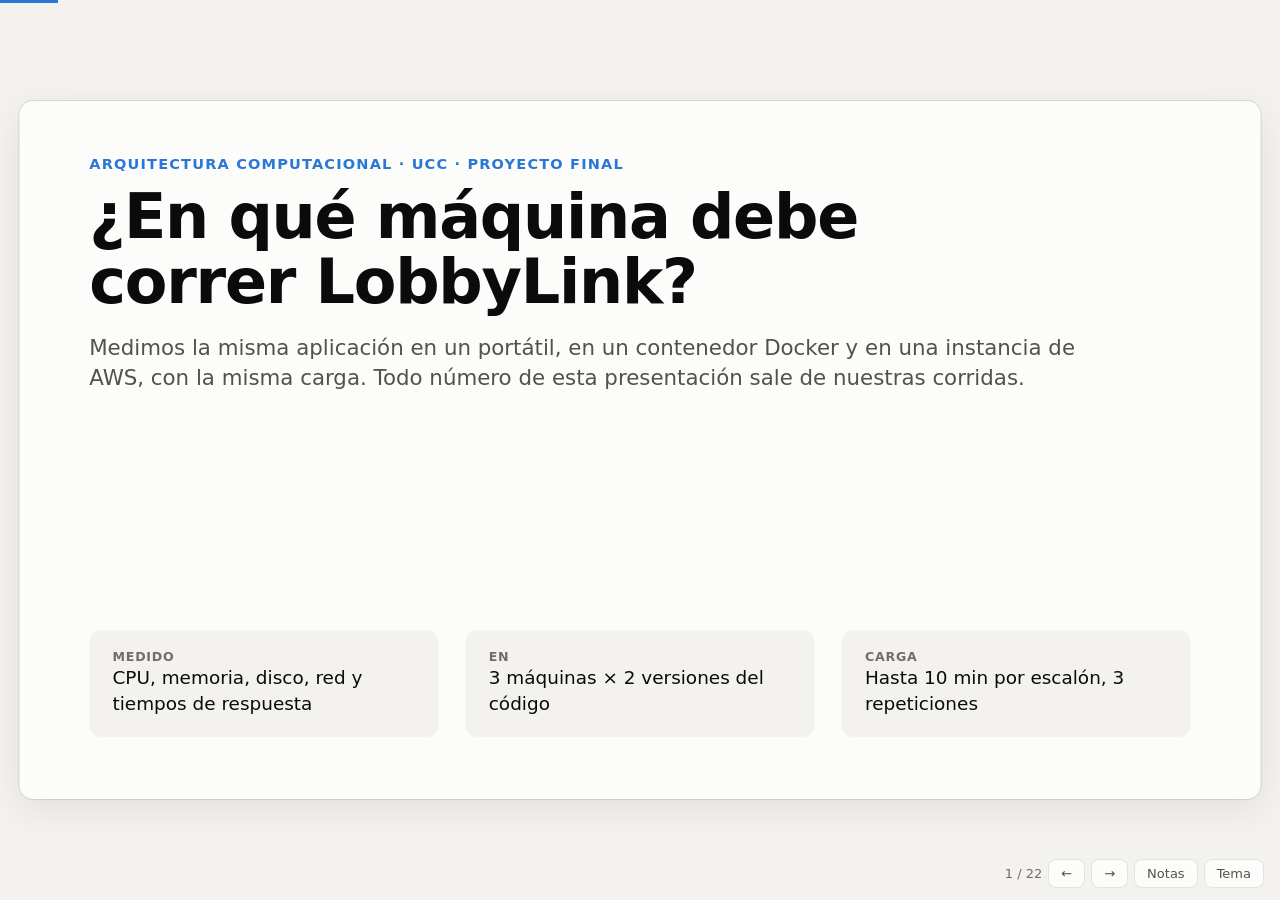
==== commit 60c7a0b8: "feat: update diapos" ====
--- a/informe/presentacion.html
+++ b/informe/presentacion.html
@@ -36,7 +36,7 @@
     --ink: #f0efec; --ink-2: #c3c2b7; --muted: #898781;
     --grid: #2c2c2a; --axis: #383835; --ring: rgba(255,255,255,0.10);
     --pc: #3987e5; --ct: #d95926; --ec2: #199e70; --before: #5c5b56;
-    --good-ink: #0ca30c; --accent: #3987e5; --accent-soft: #1b2a3d; --bad-soft: #3a1f1f; --bad-ink: #e66767; --good-soft: #1b301b;
+    --bad: #e66767; --good-ink: #0ca30c; --accent: #3987e5; --accent-soft: #1b2a3d; --bad-soft: #3a1f1f; --bad-ink: #e66767; --good-soft: #1b301b;
   }
 }
 :root[data-theme="dark"] {
@@ -45,7 +45,7 @@
   --ink: #f0efec; --ink-2: #c3c2b7; --muted: #898781;
   --grid: #2c2c2a; --axis: #383835; --ring: rgba(255,255,255,0.10);
   --pc: #3987e5; --ct: #d95926; --ec2: #199e70; --before: #5c5b56;
-  --good-ink: #0ca30c; --accent: #3987e5; --accent-soft: #1b2a3d; --bad-soft: #3a1f1f; --bad-ink: #e66767; --good-soft: #1b301b;
+  --bad: #e66767; --good-ink: #0ca30c; --accent: #3987e5; --accent-soft: #1b2a3d; --bad-soft: #3a1f1f; --bad-ink: #e66767; --good-soft: #1b301b;
 }
 * { box-sizing: border-box; }
 html, body { margin: 0; height: 100%; }
@@ -136,6 +136,10 @@
 .step:not(:last-child)::after { content: '→'; position: absolute; left: 100%; width: 30px; text-align: center; top: 50%; transform: translateY(-50%); color: var(--muted); font-size: 26px; font-weight: 600; }
 .formula { margin-top: 16px; padding: 12px 18px; border-radius: 10px; background: var(--accent-soft); font-size: 19px; }
 .verdict { border-radius: 12px; padding: 22px 26px; background: var(--accent-soft); }
+.secnav { position: absolute; top: 20px; right: 72px; display: flex; gap: 4px; font-size: 12px; font-weight: 600; letter-spacing: 0.05em; text-transform: uppercase; user-select: none; }
+.secnav span { padding: 4px 10px; border-radius: 99px; color: var(--muted); }
+.secnav span.on { background: var(--accent-soft); color: var(--accent); }
+.secnav span.done { color: var(--ink-2); }
 .hint { position: fixed; right: 16px; bottom: 12px; font-size: 13px; color: var(--muted); user-select: none; }
 .hint button { font: inherit; color: var(--ink-2); background: var(--surface); border: 1px solid var(--ring); border-radius: 8px; padding: 6px 12px; cursor: pointer; margin-left: 6px; }
 .hint button:hover { color: var(--ink); }
@@ -185,7 +189,7 @@
 <section class="slide" data-title="Respuesta corta">
   <div class="kicker">La respuesta en una diapositiva</div>
   <h2>Una t3.small de AWS, pero solo después de arreglar el código</h2>
-  <p class="lead">El hallazgo más grande no fue la máquina: fue un error en el código que multiplicaba el trabajo por cada lobby.</p>
+  <p class="lead">El hallazgo más grande fue un error en el código que multiplicaba el trabajo por cada lobby, no la elección de máquina.</p>
   <div class="row grow" style="align-items:stretch">
     <div class="card col"><div class="big">21<span class="unit">USD/mes</span></div><div class="lbl">Máquina y disco de la t3.small a 80 peticiones por segundo (16,78 USD hasta 40). Con la salida a internet: 334,74 USD</div></div>
     <div class="card col"><div class="big">16<span class="unit">ms</span></div><div class="lbl">El 95 % de las peticiones responde en menos de 16 ms a 80 peticiones por segundo, 0 errores</div></div>
@@ -196,7 +200,7 @@
 </section>
 
 <!-- 3 -->
-<section class="slide" data-title="La aplicación">
+<section class="slide" data-title="La aplicación" data-sec="Contexto">
   <div class="kicker">La aplicación</div>
   <h2>LobbyLink: una API para armar partidas</h2>
   <p class="lead">Un usuario publica un lobby para un videojuego y otros se unen. Es Spring Boot (Java) con MongoDB. Leyendo el código vimos dos operaciones caras.</p>
@@ -210,7 +214,7 @@
           <div class="box">200 lobbies</div><div class="arrow">→</div>
           <div class="box" style="background:var(--bad-soft)"><b>~406 consultas</b> a MongoDB</div>
         </div>
-        <p style="margin-top:18px">A esto se le llama <b>problema N+1</b>: el trabajo crece con cada lobby nuevo.</p>
+        <p style="margin-top:18px">Esto es el <b>problema N+1</b>: el trabajo crece con cada lobby nuevo.</p>
       </div>
     </div>
     <div class="col">
@@ -221,7 +225,7 @@
           <div class="box">1 login</div><div class="arrow">→</div>
           <div class="box"><b>56 a 112 ms</b> de cálculo puro</div>
         </div>
-        <p style="margin-top:18px">Es trabajo del procesador, sin disco ni red. Nos sirvió para comparar la velocidad de cada núcleo.</p>
+        <p style="margin-top:18px">Es trabajo del procesador, sin disco ni red. Sirve para comparar la velocidad de cada núcleo.</p>
       </div>
     </div>
   </div>
@@ -229,70 +233,9 @@
 </section>
 
 <!-- 4 -->
-<section class="slide" data-title="El procedimiento">
-  <div class="kicker">Cómo elegimos la carga</div>
-  <h2>Cada número de carga sale del paso anterior</h2>
-  <p class="lead" style="margin-bottom:18px">Tasa fija de peticiones por segundo, conteste o no el servidor. Mezcla: 50 % listar y 50 % ver un lobby, de la colección Postman. Ejemplo con la t3.small y el código original:</p>
-  <div class="steps grow">
-    <div class="step">
-      <div class="tag">Paso 1 · F1</div>
-      <h3>Costo por petición</h3>
-      <div class="mid">85,8 <span class="unit">ms</span></div>
-      <div class="lbl">de CPU por petición de la mezcla: listar 167,4&nbsp;ms, ver 4,2&nbsp;ms.</div>
-      <div class="how">1 cliente, 120 s por endpoint.</div>
-    </div>
-    <div class="step">
-      <div class="tag">Paso 2 · modelo</div>
-      <h3>Techo predicho</h3>
-      <div class="mid">23,3 <span class="unit">req/s</span></div>
-      <div class="lbl">2.000 ms de CPU por segundo (2 vCPU) ÷ 85,8 ms. PC: 71. Contenedor: 20.</div>
-      <div class="how"><code>telemetry/model.mjs</code></div>
-    </div>
-    <div class="step">
-      <div class="tag">Paso 3 · F5</div>
-      <h3>Rampa hasta el techo</h3>
-      <div class="mid">51 <span class="unit">%</span></div>
-      <div class="lbl">del techo pasa (11,8&nbsp;req/s); al 62&nbsp;% falla. La CPU medida queda a 1–8 puntos de la predicha.</div>
-      <div class="how">10–150&nbsp;% del techo, 90 s por nivel.</div>
-    </div>
-    <div class="step">
-      <div class="tag">Paso 4 · F6</div>
-      <h3>Escalera sostenida</h3>
-      <div class="mid">5 → 80 <span class="unit">req/s</span></div>
-      <div class="lbl">Duplicando, para encerrar el codo de las tres máquinas con la misma escala.</div>
-      <div class="how">10 min por escalón, 3 repeticiones.</div>
-    </div>
-  </div>
-  <div class="formula"><b>Ley de utilización:</b> U = λ · D, así que el techo es X<sub>max</sub> = CPU disponible ÷ D. La rampa confirma el consumo y dice dónde se rompe la latencia.</div>
-  <div class="src">Costos por endpoint y techos: anexo 4.1. Rampa: anexo 4.5, <code>resultados/_logs/validacion_*_f5.md</code></div>
-  <aside class="notes">Si solo dijéramos que mandamos 10 o 20 peticiones por segundo, la pregunta sería por qué esos números. Primero medimos con un solo cliente cuánta CPU gasta cada petición: en la t3.small, 86 milisegundos en promedio. Con la ley de utilización eso da un techo de 23 por segundo. Después subimos la tasa en rampa hasta ese techo: la CPU se comportó como predijimos, pero la latencia se rompe a la mitad del techo. Con eso armamos la escalera.</aside>
-</section>
-
-<!-- 4b -->
-<section class="slide" data-title="La escalera">
-  <div class="kicker">Por qué 5, 10, 20, 40 y 80 req/s</div>
-  <h2>La escalera encierra el codo de cada máquina</h2>
-  <div class="legend"><span><i class="dot" style="background:var(--muted);opacity:.35"></i>Codo medido en la rampa (último que pasa → primero que falla)</span><span>◇ techo predicho</span><span>┆ escalones</span></div>
-  <div class="row grow">
-    <div class="col" style="flex:1.35; display:flex; flex-direction:column"><div class="chart grow" id="c-knee"></div></div>
-    <div class="col">
-      <ul>
-        <li>Cada escalón <b>duplica</b> el anterior, y la misma escalera va a las tres máquinas.</li>
-        <li><b>Contenedor y t3.small</b>: el codo está entre 10,2 y 14,5 req/s, así que 10 pasa y 20 falla.</li>
-        <li><b>PC</b>: el codo está entre 35,8 y 42,9. El escalón de 40 cae justo encima: por eso pasa en 2 de 3 repeticiones.</li>
-        <li><b>10 min</b> por escalón (3.000 a 48.000 peticiones) y <b>3 semillas</b>: carga sostenida, con muestras para el p99.</li>
-        <li><b>Pasa</b> si p95 ≤ 1 s y errores ≤ 1 %. Base nueva en cada corrida.</li>
-      </ul>
-    </div>
-  </div>
-  <div class="src">Código original, <code>mezcla-lectura</code>. Codos: rampa hasta el techo (F5). Generador <code>telemetry/rate.mjs</code>; guion <code>campanas/campana.sh</code></div>
-  <aside class="notes">La escalera duplica: 5, 10, 20, 40 y 80. No es una estimación de usuarios: la fijamos sobre los codos de nuestra primera medición, y la rampa confirmó que los encierra. En el contenedor y la t3.small, 10 pasa y 20 falla. En el PC, 40 cae justo en el codo y pasa en dos de tres repeticiones.</aside>
-</section>
-
-<!-- 5 -->
-<section class="slide" data-title="Las máquinas">
+<section class="slide" data-title="Las máquinas" data-sec="Contexto">
   <div class="kicker">Las tres opciones</div>
-  <h2>Mismo programa, tres máquinas muy distintas</h2>
+  <h2>Mismo programa, tres máquinas distintas</h2>
   <div class="machines grow" style="margin-top:14px">
     <div class="machine" style="--c:var(--pc)">
       <h3>PC (portátil)</h3>
@@ -338,8 +281,62 @@
   <aside class="notes">El PC es un portátil con Ryzen: 4 núcleos para LobbyLink y el resto para el generador. Ojo: en Windows medimos que los hilos de la app corren a unos 2,1 GHz, no a 4,7. El contenedor es el mismo Ryzen con 1 CPU y 1 GB para la app y lo mismo para MongoDB. La t3.small parece tener 2 CPU, pero son los dos hilos de un solo núcleo, y eso explica casi todo.</aside>
 </section>
 
+<!-- 5 -->
+<section class="slide" data-title="El procedimiento" data-sec="Método">
+  <div class="kicker">Cómo elegimos la carga</div>
+  <h2>Cada número de carga sale del paso anterior</h2>
+  <p class="lead" style="margin-bottom:18px">Tasa fija de peticiones por segundo, conteste o no el servidor. Mezcla: 50 % listar y 50 % ver un lobby, de la colección Postman. Ejemplo con la t3.small y el código original:</p>
+  <div class="steps grow">
+    <div class="step">
+      <div class="tag">Paso 1 · F1</div>
+      <h3>Costo por petición</h3>
+      <div class="mid">85,8 <span class="unit">ms</span></div>
+      <div class="lbl">de CPU por petición de la mezcla: listar 167,4&nbsp;ms, ver 4,2&nbsp;ms.</div>
+      <div class="how">1 cliente, 120 s por endpoint.</div>
+    </div>
+    <div class="step">
+      <div class="tag">Paso 2 · modelo</div>
+      <h3>Techo predicho</h3>
+      <div class="mid">23,3 <span class="unit">req/s</span></div>
+      <div class="lbl">2.000 ms de CPU por segundo (2 vCPU) ÷ 85,8 ms. PC: 71. Contenedor: 20.</div>
+      <div class="how"><code>telemetry/model.mjs</code></div>
+    </div>
+    <div class="step">
+      <div class="tag">Paso 3 · F5</div>
+      <h3>Rampa hasta el techo</h3>
+      <div class="mid">51 <span class="unit">%</span></div>
+      <div class="lbl">del techo pasa (11,8&nbsp;req/s); al 62&nbsp;% falla. La CPU medida queda a 1–8 puntos de la predicha.</div>
+      <div class="how">10–150&nbsp;% del techo, 90 s por nivel.</div>
+    </div>
+    <div class="step">
+      <div class="tag">Paso 4 · F6</div>
+      <h3>Escalera sostenida</h3>
+      <div class="mid">5 → 80 <span class="unit">req/s</span></div>
+      <div class="lbl">Duplicando, para encerrar el codo de las tres máquinas con la misma escala.</div>
+      <div class="how">10 min por escalón, 3 repeticiones.</div>
+    </div>
+  </div>
+  <div class="formula"><b>Ley de utilización:</b> U = λ · D, así que el techo es X<sub>max</sub> = CPU disponible ÷ D. La rampa confirma el consumo y dice dónde se rompe la latencia.</div>
+  <div class="src">Costos por endpoint y techos: anexo 4.1. Rampa: anexo 4.5, <code>resultados/_logs/validacion_*_f5.md</code></div>
+  <aside class="notes">Si solo dijéramos que mandamos 10 o 20 peticiones por segundo, la pregunta sería por qué esos números. Primero medimos con un solo cliente cuánta CPU gasta cada petición: en la t3.small, 86 milisegundos en promedio. Con la ley de utilización eso da un techo de 23 por segundo. Después subimos la tasa en rampa hasta ese techo: la CPU se comportó como predijimos, pero la latencia se rompe a la mitad del techo. Con eso armamos la escalera.</aside>
+</section>
+
 <!-- 6 -->
-<section class="slide" data-title="Resultado con el código original">
+<section class="slide" data-title="La rampa" data-sec="Método">
+  <div class="kicker">Paso 3 · rampa hasta el techo, código original</div>
+  <h2>El modelo acierta la CPU, pero la latencia se rompe a la mitad del techo</h2>
+  <div class="legend"><span><i class="dot" style="background:var(--pc)"></i>PC</span><span><i class="dot" style="background:var(--ct)"></i>Contenedor</span><span><i class="dot" style="background:var(--ec2)"></i>t3.small</span><span>○ = colapsa: responde menos de lo que se le pide</span></div>
+  <div class="row grow">
+    <div class="col" style="flex:1.25; display:flex; flex-direction:column"><div class="tag" style="margin-bottom:4px">p95 según la tasa ofrecida</div><div class="chart grow" id="c-ramp"></div></div>
+    <div class="col" style="display:flex; flex-direction:column"><div class="tag" style="margin-bottom:4px">CPU predicha (U = λ·D) contra medida</div><div class="chart grow" id="c-util"></div></div>
+  </div>
+  <p style="margin:14px 0 0;font-size:19px;line-height:1.4">En las tres, el último nivel que pasa está al <b>50–51 %</b> del techo y el primero que falla al <b>60–62 %</b>, con la CPU medida a 1–8 puntos de la predicha. Un listado ocupa la CPU 150–210 ms: con ~5 peticiones en cola ya se pasa de 1 s. Por eso la escalera de carga sostenida duplica de 5 a 80 req/s: encierra esos codos.</p>
+  <div class="src">Rampa (F5), 90 s por nivel, <code>mezcla-lectura</code>. Fuente: <code>resultados/_logs/validacion_*_f5.md</code> y <code>ec2_t3small-unl/_logs/validacion_ec2_f5.md</code>. En el contenedor, utilización de la cuota de MongoDB.</div>
+  <aside class="notes">Esta es la prueba de que el modelo sirve. A la izquierda, el p95 mientras subimos la tasa como porcentaje del techo predicho: las tres máquinas cruzan el segundo entre el 50 y el 62 %. A la derecha, la CPU medida contra la predicha: los puntos quedan pegados a la diagonal. O sea, el modelo predice bien el consumo, y lo que se rompe antes es la latencia, porque cada listado tarda tanto que pocas peticiones en cola ya pasan el segundo. Con eso armamos la escalera de 5 a 80.</aside>
+</section>
+
+<!-- 7 -->
+<section class="slide" data-title="Resultado con el código original" data-sec="Diagnóstico">
   <div class="kicker">Resultado 1 · código original</div>
   <h2>Con el código original, ninguna aguanta más de 20 req/s</h2>
   <div class="legend"><span><i class="dot" style="background:var(--pc)"></i>PC</span><span><i class="dot" style="background:var(--ct)"></i>Contenedor</span><span><i class="dot" style="background:var(--ec2)"></i>t3.small</span><span>✕ = el escalón falla</span><span>○ punteado = pasa solo en 2 de 3 repeticiones</span></div>
@@ -348,15 +345,15 @@
     <div class="col">
       <div class="card" style="margin-bottom:14px"><div class="mid">20 <span class="unit">req/s</span></div><div class="lbl">Máximo del PC (40 pasa solo en 2 de 3 repeticiones)</div></div>
       <div class="card" style="margin-bottom:14px"><div class="mid">10 <span class="unit">req/s</span></div><div class="lbl">Máximo del contenedor y de la t3.small</div></div>
-      <div class="card"><p>Cuando falla, falla entero: a 20 req/s la t3.small solo contesta ~2 por segundo y el 89 % de las peticiones se cae.</p></div>
+      <div class="card"><p>Al fallar no se degrada poco a poco: a 20 req/s la t3.small contesta ~2 por segundo y el 89 % de las peticiones da error.</p></div>
     </div>
   </div>
   <div class="src">p95 por escalón, peor de las 3 repeticiones que pasan. Fuente: <code>*_f6-mezcla-lectura-r*</code></div>
   <aside class="notes">Esta es la carga sostenida con el código original. El eje es el p95: el tiempo en que responde el 95 % de las peticiones. La línea punteada es nuestro límite de 1 segundo. El contenedor y la t3.small llegan a 10 peticiones por segundo; el PC a 20. Arriba de eso el sistema colapsa: no se pone un poco más lento, deja de responder.</aside>
 </section>
 
-<!-- 7 -->
-<section class="slide" data-title="Dónde espera">
+<!-- 8 -->
+<section class="slide" data-title="Dónde espera" data-sec="Diagnóstico">
   <div class="kicker">¿Dónde espera la aplicación?</div>
   <h2>En el procesador. El disco y la red casi no trabajan</h2>
   <p class="lead">t3.small, código original, 10 req/s: cuánto de cada recurso se usa, frente a lo que medimos que puede dar.</p>
@@ -368,16 +365,37 @@
         <li><b>Esperando al disco</b> (<code>wa</code>): <b>0,0 %</b>. 1 IOPS de 354 posibles.</li>
         <li><b>Red</b>: 0,17 MB/s de salida, el 0,03 % del enlace.</li>
         <li><b>Memoria residente</b>: 449 de 1.905 MB (app 260, MongoDB 189); <b>0 %</b> de fallos de caché.</li>
-        <li><b>Quién</b>: MongoDB usa 62 % de un núcleo y la app 34 %. El N+1 examina ~40.800 documentos por listado.</li>
+        <li>Siguiente pregunta: <b>quién</b> gasta esa CPU.</li>
       </ul>
     </div>
   </div>
   <div class="src">Fuente: <code>ec2_t3small-unl/f6-mezcla-lectura-r1</code>; techos de disco y red de la prueba de capacidad del hardware (F0: <code>fio</code>, <code>iperf3</code>)</div>
-  <aside class="notes">Esta es la pregunta central. La respuesta es CPU: casi la mitad del tiempo ocupada con picos de 99 %, y cero tiempo esperando al disco, que hace una operación por segundo. La red usa el 0,03 % del enlace y la memoria residente es la cuarta parte de la RAM, con todo en caché. Y quien gasta la CPU es MongoDB, casi el doble que Java, por el N+1.</aside>
+  <aside class="notes">Esta es la pregunta central. La respuesta es CPU: casi la mitad del tiempo ocupada con picos de 99 %, y cero tiempo esperando al disco, que hace una operación por segundo. La red usa el 0,03 % del enlace y la memoria residente es la cuarta parte de la RAM, con todo en caché. La siguiente pregunta es quién gasta esa CPU.</aside>
 </section>
 
 <!-- 9 -->
-<section class="slide" data-title="Por qué: núcleos">
+<section class="slide" data-title="Quién gasta la CPU" data-sec="Diagnóstico">
+  <div class="kicker">¿Quién gasta esa CPU?</div>
+  <h2>MongoDB, por el N+1: el costo del listado crece con cada lobby</h2>
+  <div class="row grow">
+    <div class="col" style="display:flex; flex-direction:column">
+      <div class="tag" style="margin-bottom:2px">CPU por proceso a 10 req/s</div>
+      <div class="legend" style="margin:2px 0 0"><span><i class="dot" style="background:var(--accent)"></i>Aplicación Java</span><span><i class="dot" style="background:var(--ct)"></i>MongoDB</span></div>
+      <div class="chart grow" id="c-who"></div>
+    </div>
+    <div class="col" style="flex:1.2; display:flex; flex-direction:column">
+      <div class="tag" style="margin-bottom:2px">CPU por listado según los lobbies (1 cliente)</div>
+      <div class="legend" style="margin:2px 0 0"><span><i class="dot" style="background:var(--pc)"></i>PC</span><span><i class="dot" style="background:var(--ct)"></i>Contenedor</span><span><i class="dot" style="background:var(--ec2)"></i>t3.small</span></div>
+      <div class="chart grow" id="c-f2"></div>
+    </div>
+  </div>
+  <p style="margin:14px 0 0;font-size:19px;line-height:1.4">Cada listado hace <b>~406 consultas</b> y examina <b>~40.800 documentos</b> para devolver 200 lobbies. En las tres máquinas MongoDB gasta más que Java. De 800 a 1.600 lobbies su CPU se multiplica por <b>2,5–2,9</b>: crece más rápido que los datos.</p>
+  <div class="src">Izquierda: carga sostenida (F6), repetición 1, % de un núcleo. Derecha: crecimiento con los datos (F2), 90 s por tamaño. Fuente: <code>resultados/_logs/datos_*_f2.md</code></div>
+  <aside class="notes">Separamos la CPU por proceso: en las tres máquinas MongoDB gasta más que la aplicación; en el PC 77 contra 27 por ciento de un núcleo. A la derecha, el mismo listado con 100 a 1.600 lobbies: el costo sube de unos 80 ms a más de 2 segundos de CPU. Es el N+1: por cada lobby dos consultas más, y cada conteo recorre la colección de participaciones.</aside>
+</section>
+
+<!-- 10 -->
+<section class="slide" data-title="Por qué: núcleos" data-sec="Diagnóstico">
   <div class="kicker">¿Qué componente lo causa?</div>
   <h2>El número de núcleos físicos marca el techo</h2>
   <div class="row grow">
@@ -398,10 +416,10 @@
   <aside class="notes">Subimos los clientes simultáneos. El PC gana hasta 8, sus 4 núcleos con 2 hilos; la t3.small se estanca en 2. Por Amdahl el código es 98 % paralelo. En la t3.small sale peor con el mismo código: el límite no es el software, son dos vCPU sobre un solo núcleo físico, y además más lento.</aside>
 </section>
 
-<!-- 10 -->
-<section class="slide" data-title="Contenedor">
+<!-- 11 -->
+<section class="slide" data-title="Contenedor" data-sec="Diagnóstico">
   <div class="kicker">El caso del contenedor</div>
-  <h2>En Docker manda el límite que nosotros pusimos</h2>
+  <h2>En Docker, el límite que pusimos fija el rendimiento</h2>
   <div class="row grow">
     <div class="col" style="flex:1.3; display:flex; flex-direction:column">
       <div class="chart grow" id="c-quota"></div>
@@ -419,8 +437,8 @@
   <aside class="notes">Probamos repartos de CPU. Darle 4 a la aplicación no mejora; darle 2 a MongoDB sube casi 50 %: el cuello es MongoDB. El kernel congela el contenedor cuando gasta sus 100 ms; el frenado pasa de 1.000 ms por segundo porque se suma por cada CPU. Y Java, al ver 1 GB, se queda con 256 MB de heap.</aside>
 </section>
 
-<!-- 11 -->
-<section class="slide" data-title="El arreglo">
+<!-- 12 -->
+<section class="slide" data-title="El arreglo" data-sec="Arreglo">
   <div class="kicker">El cambio</div>
   <h2>Arreglamos el listado: de ~406 consultas a 2</h2>
   <p class="lead">Contamos los jugadores de todos los lobbies en una sola consulta y traemos todos los juegos de una vez. Sin índices nuevos y con respuestas idénticas (95 de 95 comparadas).</p>
@@ -433,8 +451,8 @@
   <aside class="notes">El arreglo cambia un solo archivo. En vez de una consulta por lobby, una sola agregación cuenta todo, y los videojuegos se traen juntos. Comprobamos que la API responde exactamente lo mismo. El costo de un listado bajó entre 24 y 31 veces, y el techo predicho de la t3.small pasó de 23,3 a 336,5 peticiones por segundo.</aside>
 </section>
 
-<!-- 12 -->
-<section class="slide" data-title="Resultado con el código corregido">
+<!-- 13 -->
+<section class="slide" data-title="Resultado con el código corregido" data-sec="Arreglo">
   <div class="kicker">Resultado 2 · código corregido</div>
   <h2>Con el arreglo, las tres pasan toda la escalera</h2>
   <div class="legend"><span><i class="dot" style="background:var(--pc)"></i>PC</span><span><i class="dot" style="background:var(--ct)"></i>Contenedor</span><span><i class="dot" style="background:var(--ec2)"></i>t3.small</span><span><i class="dot" style="background:none;border-top:2px dashed var(--muted);border-radius:0;height:0;width:18px;vertical-align:4px"></i>Código original, como referencia</span></div>
@@ -450,8 +468,8 @@
   <aside class="notes">Misma prueba, mismo eje, código corregido. Las tres máquinas pasan los cinco escalones con 0 errores, y el tiempo de respuesta cae de cientos de milisegundos a unos 15 o 20. La t3.small a 80 peticiones por segundo usa menos CPU que antes a 10.</aside>
 </section>
 
-<!-- 13 -->
-<section class="slide" data-title="Carga por diez">
+<!-- 14 -->
+<section class="slide" data-title="Carga por diez" data-sec="Arreglo">
   <div class="kicker">Si la carga se multiplica por diez</div>
   <h2>¿Qué se rompe primero?</h2>
   <table class="t" style="margin-top:10px">
@@ -468,35 +486,130 @@
   <aside class="notes">Con el código original, diez veces más tráfico o datos tumban las tres máquinas por CPU, como predijimos por escrito; en el contenedor el heap de Java cede incluso antes. Con el código corregido aguantan. Con cien veces los datos se rompe la memoria de Java donde hay poca; solo el PC aguanta.</aside>
 </section>
 
-<!-- 14 -->
-<section class="slide" data-title="Costo">
+<!-- 15 -->
+<section class="slide" data-title="Costo" data-sec="Decisión">
   <div class="kicker">Cuánto cuesta al mes, a la misma carga</div>
-  <h2>A la misma carga, la máquina es barata y la red es cara</h2>
-  <table class="t" style="margin-top:6px">
-    <thead><tr><th style="width:34%">USD al mes</th><th>10 req/s<br>código original</th><th>80 req/s<br>código corregido</th><th>Por millón de peticiones<br>a 80 req/s</th></tr></thead>
-    <tbody>
-      <tr><td><b>PC</b><br><span style="color:var(--ink-2);font-size:15px">estimado: depreciación + energía</span></td><td class="n">39,84–41,39</td><td class="n">39,84–41,39</td><td class="n">0,19–0,20</td></tr>
-      <tr><td><b>Contenedor</b><br><span style="color:var(--ink-2);font-size:15px">prorrateo: 2 de 12 hilos del PC</span></td><td class="n">6,64–6,92</td><td class="n">6,64–6,92</td><td class="n">0,03</td></tr>
-      <tr><td><b>t3.small</b><br><span style="color:var(--ink-2);font-size:15px">instancia + disco + créditos medidos</span></td><td class="n"><b>35,91</b> <span style="color:var(--bad)">(19,13 de créditos)</span></td><td class="n"><b>21,26</b> (4,48 de créditos)</td><td class="n">0,10</td></tr>
-      <tr><td><b>t3.small + salida a internet</b><br><span style="color:var(--ink-2);font-size:15px">0,09 USD/GB tras 100 GB gratis</span></td><td class="n">67,02</td><td class="n"><b style="color:var(--bad)">334,74</b></td><td class="n">1,59</td></tr>
-    </tbody>
-  </table>
-  <div class="row" style="margin-top:16px">
+  <h2>La máquina es barata; la salida a internet es lo caro</h2>
+  <div class="legend"><span><i class="dot" style="background:var(--ec2)"></i>Instancia + disco</span><span><i class="dot" style="background:var(--ct)"></i>Créditos de CPU medidos</span><span><i class="dot" style="background:var(--bad)"></i>Salida a internet</span><span><i class="dot" style="background:var(--before)"></i>PC y contenedor (estimados)</span></div>
+  <div class="chart grow" id="c-cost"></div>
+  <div class="row" style="margin-top:10px">
     <div class="col"><ul>
-      <li><b>Misma carga para todas</b>: 10 req/s es lo que aguanta el código original en las tres; 80 req/s, el corregido.</li>
       <li>Con el código original, los <b>créditos</b> (19,13 USD) cuestan más que la instancia (15,18).</li>
+      <li>Corregido, la máquina cuesta <b>16,78 USD</b> hasta 40 req/s y <b>21,26</b> a 80.</li>
     </ul></div>
     <div class="col"><ul>
-      <li>La <b>salida</b> domina: el listado sin páginas manda ~18 KB por respuesta, 3.583 GiB al mes a 80 req/s. Desde ~8 req/s la t3.small ya cuesta más que el PC.</li>
-      <li>PC y contenedor no incluyen plan de internet ni IP pública: no son precio de mercado.</li>
+      <li>El listado sin páginas manda ~18 KB por respuesta: <b>3.583 GiB/mes</b> a 80 req/s. Con salida, la t3.small supera al PC desde ~8 req/s.</li>
+      <li>PC y contenedor no incluyen plan de internet ni IP pública.</li>
     </ul></div>
   </div>
-  <div class="src">730 h/mes. Créditos en CloudWatch: <code>resultados/_logs/creditos_ec2_unl_20261107.md</code>. Salida medida en la carga sostenida (F6); tarifas en <code>resultados/_aws_precios_20261108/precios.md</code>. Anexo, capítulo 8</div>
-  <aside class="notes">Comparamos a la misma carga. A 10 peticiones por segundo con el código original, la t3.small paga 19 dólares de créditos, más que la instancia. Corregida, a 80 cuesta 21 de máquina. Pero si los clientes están en internet, AWS cobra la salida: 335 dólares al mes, porque el listado sin páginas manda 18 KB por respuesta.</aside>
-</section>
-
-<!-- 14b -->
-<section class="slide" data-title="Escala real">
+  <div class="src">730 h/mes. Créditos en CloudWatch: <code>resultados/_logs/creditos_ec2_unl_20261107.md</code>. Salida medida en la carga sostenida (F6), 0,09 USD/GB tras 100 GB: <code>resultados/_aws_precios_20261108/precios.md</code>. Anexo, capítulo 8</div>
+  <aside class="notes">Comparamos a la misma carga. Lo verde es la máquina: casi no cambia. Lo naranja son los créditos: con el código original, a 10 peticiones por segundo, pagamos 19 dólares de créditos, más que la instancia. Lo rojo es la salida a internet: a 80 peticiones por segundo son 313 dólares, porque el listado sin páginas manda 18 KB por respuesta. La línea punteada es el PC: con salida, la t3.small lo supera desde unas 8 peticiones por segundo.</aside>
+</section>
+
+<!-- 16 -->
+<section class="slide" data-title="Recomendación" data-sec="Decisión">
+  <div class="kicker">Recomendación</div>
+  <h2>t3.small en modo Unlimited, con el código corregido</h2>
+  <div class="row grow" style="margin-top:10px">
+    <div class="col">
+      <div class="verdict" style="margin-bottom:18px">
+        <p style="margin:0 0 10px;font-size:22px"><b>16,78 USD/mes</b> hasta 40 req/s · <b>21,26 USD/mes</b> a 80 req/s</p>
+        <p style="margin:0 0 10px;font-size:17px;color:var(--ink-2)">Con salida a internet: 47,81 USD a 10 req/s y 334,74 a 80 req/s.</p>
+        <p style="margin:0;font-size:19px;color:var(--ink-2)">A 80 req/s usa 28,8 % de CPU (nuestra regla pide ≤ 60 %), p95 de 16 ms y 0 errores en 3 repeticiones. Con el tráfico ×10 usa el 34 %.</p>
+      </div>
+      <p style="margin:0;font-size:19px">Vale mientras haya <b>pocos miles de lobbies</b>. Antes de 20.000 hay que paginar el listado.</p>
+    </div>
+    <div class="col">
+      <div class="tag" style="margin-bottom:10px">Opciones descartadas</div>
+      <ul>
+        <li><b>t3.small Standard</b>: sin créditos se frena a 0,4 vCPU; con el código original solo atiende 2 req/s.</li>
+        <li><b>PC</b>: tiene la mayor capacidad, pero no es un servidor (Windows, sin IP pública ni respaldo).</li>
+        <li><b>Contenedor</b>: aguanta lo mismo que la t3.small, pero corre sobre el PC y se queda sin memoria con 20.000 lobbies.</li>
+        <li><b>Una nube como el PC</b> (c7a.2xlarge): 301 USD/mes, 18 veces más, para capacidad que no hace falta.</li>
+      </ul>
+    </div>
+  </div>
+  <aside class="notes">Recomendamos la t3.small en Unlimited con el arreglo. Cumple con mucho margen y es la más barata entre las que son un servidor de verdad. Descartamos Standard porque cuando se acaban los créditos la frena; el PC porque no es un servidor; el contenedor porque tiene las mismas carencias del PC; y una instancia grande porque cuesta 18 veces más sin que haga falta.</aside>
+</section>
+
+<!-- 17 -->
+<section class="slide" data-title="Lo que falta" data-sec="Decisión">
+  <div class="kicker">Dónde falla ahora y qué no medimos</div>
+  <h2>Tras el arreglo sigue habiendo límites</h2>
+  <div class="row grow" style="margin-top:8px">
+    <div class="col">
+      <div class="tag" style="margin-bottom:10px">Límites que quedan</div>
+      <ul>
+        <li><b>El listado no tiene páginas</b>: con 20.000 lobbies la respuesta no cabe en la memoria de la t3.small.</li>
+        <li><b>El login no cambió</b>: BCrypt cuesta 83,6 ms, así que la t3.small aguanta ~24 logins por segundo como máximo.</li>
+        <li>La CPU sigue siendo el techo, ahora en 268 req/s en la t3.small.</li>
+      </ul>
+    </div>
+    <div class="col">
+      <div class="tag" style="margin-bottom:10px">Lo que no medimos</div>
+      <ul>
+        <li>La paginación, que sería el siguiente arreglo.</li>
+        <li>Tráfico real: la mezcla sale de la colección Postman.</li>
+        <li>Contadores de hardware: uProf corrió, pero Windows va sobre Hyper-V y solo dejó el muestreo por tiempo. Sin IPC ni fallos de caché; caché y SMT salen de microbenchmarks.</li>
+        <li>En el PC, el generador de carga corre en la misma máquina.</li>
+      </ul>
+    </div>
+  </div>
+  <aside class="notes">El arreglo no resolvió todo: el listado sigue sin paginación y el login sigue caro. No medimos tráfico real ni contadores de hardware: corrimos AMD uProf, pero con Windows sobre el hipervisor solo funcionó el modo por tiempo. Lo que sí vimos es que en el listado el núcleo de Windows se lleva el 69 % de las muestras, coherente con el N+1. Todo está en el anexo con sus carpetas. Gracias.</aside>
+</section>
+
+<!-- 18 -->
+<section class="slide" data-title="Preguntas" data-sec="Respaldo">
+  <div class="kicker">Respaldo para preguntas</div>
+  <h2>Las cuatro preguntas típicas, en corto</h2>
+  <div class="qa grow" style="margin-top:6px">
+    <div class="card"><h3>¿Por qué ese número y no otro?</h3><p>Medimos la CPU de cada petición con un solo cliente (F1): techo = CPU ÷ costo. La rampa (F5) midió la CPU a 1–8 puntos de lo predicho y el codo al 50–62 % del techo. La escalera 5–80 encierra esos codos.</p></div>
+    <div class="card"><h3>¿Qué componente lo causa?</h3><p>Los núcleos físicos (4 contra 1), la frecuencia por hilo (1,51× entre Ryzen y Xeon), el SMT (el segundo hilo suma +59 % a +84 %), la cuota del contenedor y la caché de MongoDB, que deja al disco sin trabajo.</p></div>
+    <div class="card"><h3>¿Qué se rompe con ×10?</h3><p>Código original: la CPU, en las tres máquinas, como predijimos por escrito (en el contenedor, antes el heap). Corregido: nada. Con ×100 datos se rompe la memoria de Java.</p></div>
+    <div class="card"><h3>¿Qué descartaron y por qué?</h3><p>Standard (se frena sin créditos), el PC (no es servidor), el contenedor (mismas carencias y poca memoria) y una instancia grande (18× más cara).</p></div>
+  </div>
+  <aside class="notes">Diapositiva de respaldo para la ronda de preguntas.</aside>
+</section>
+
+<!-- 19 -->
+<section class="slide" data-title="Respaldo: escalera" data-sec="Respaldo">
+  <div class="kicker">Respaldo · por qué 5, 10, 20, 40 y 80 req/s</div>
+  <h2>La escalera encierra el codo de cada máquina</h2>
+  <div class="legend"><span><i class="dot" style="background:var(--muted);opacity:.35"></i>Codo medido en la rampa (último que pasa → primero que falla)</span><span>◇ techo predicho</span><span>┆ escalones</span></div>
+  <div class="row grow">
+    <div class="col" style="flex:1.35; display:flex; flex-direction:column"><div class="chart grow" id="c-knee"></div></div>
+    <div class="col">
+      <ul>
+        <li>Cada escalón <b>duplica</b> el anterior, y la misma escalera va a las tres máquinas.</li>
+        <li><b>Contenedor y t3.small</b>: el codo está entre 10,2 y 14,5 req/s, así que 10 pasa y 20 falla.</li>
+        <li><b>PC</b>: el codo está entre 35,8 y 42,9. El escalón de 40 cae justo encima: por eso pasa en 2 de 3 repeticiones.</li>
+        <li><b>10 min</b> por escalón (3.000 a 48.000 peticiones) y <b>3 semillas</b>: carga sostenida, con muestras para el p99.</li>
+        <li><b>Pasa</b> si p95 ≤ 1 s y errores ≤ 1 %. Base nueva en cada corrida.</li>
+      </ul>
+    </div>
+  </div>
+  <div class="src">Código original, <code>mezcla-lectura</code>. Codos: rampa hasta el techo (F5). Generador <code>telemetry/rate.mjs</code>; guion <code>campanas/campana.sh</code></div>
+  <aside class="notes">La escalera duplica: 5, 10, 20, 40 y 80. No es una estimación de usuarios: la fijamos sobre los codos de nuestra primera medición, y la rampa confirmó que los encierra. En el contenedor y la t3.small, 10 pasa y 20 falla. En el PC, 40 cae justo en el codo y pasa en dos de tres repeticiones.</aside>
+</section>
+
+<!-- 20 -->
+<section class="slide" data-title="Respaldo: disco" data-sec="Respaldo">
+  <div class="kicker">Respaldo · ¿y si los datos no caben en memoria?</div>
+  <h2>Ni así el disco es el problema</h2>
+  <p class="lead" style="margin-bottom:14px">t3.small, 400 req/s pidiendo lobbies al azar: base que cabe (20.000 lobbies, 62 MB) contra base que no cabe (1.000.000, 3.117 MB contra 1,9 GiB de RAM).</p>
+  <div class="row">
+    <div class="card col"><div class="mid">0 → 12–14 %</div><div class="lbl">Fallos de caché de MongoDB</div></div>
+    <div class="card col"><div class="mid">365 <span class="unit">IOPS</span></div><div class="lbl">El 12 % de las 3.049 que da su disco</div></div>
+    <div class="card col"><div class="mid">72 → 72 <span class="unit">%</span></div><div class="lbl">CPU de la máquina: se llena antes que el disco</div></div>
+  </div>
+  <div class="legend" style="margin-top:16px"><span><i class="dot" style="background:var(--before)"></i>Cabe en memoria</span><span><i class="dot" style="background:var(--ec2)"></i>No cabe</span></div>
+  <div class="chart grow" id="c-f9"></div>
+  <div class="src">Datos fuera de memoria (F9): <code>resultados/ec2_t3small-pend/f9-caliente</code> contra <code>f9-frio</code>. Los cinco niveles pasan en las dos bases, 0 errores.</div>
+  <aside class="notes">Si preguntan por el disco: forzamos una base más grande que la memoria. Los fallos de caché suben a 12 por ciento y el disco empieza a trabajar, pero usa el 12 por ciento de su capacidad. La mediana casi no cambia; sube la cola, porque cada lectura de disco cuesta unos 10 ms en EBS. Y la CPU sigue llenándose primero.</aside>
+</section>
+
+<!-- 21 -->
+<section class="slide" data-title="Escala real" data-sec="Respaldo">
   <div class="kicker">Referencia externa: no es una medición nuestra</div>
   <h2>¿Y si LobbyLink tuviera los usuarios de Discord en 2016?</h2>
   <div class="row grow" style="margin-top:6px">
@@ -510,7 +623,7 @@
       </ul>
     </div>
     <div class="col">
-      <div class="tag" style="margin-bottom:10px">Cuenta de servilleta con nuestros números</div>
+      <div class="tag" style="margin-bottom:10px">Cálculo aproximado con nuestros números</div>
       <table class="t">
         <tbody>
           <tr><td>Supuesto: cada usuario conectado hace una petición cada</td><td class="n"><b>10 s</b></td></tr>
@@ -520,112 +633,15 @@
           <tr><td>Con salida a internet (~10 PB)</td><td class="n"><b style="color:var(--bad)">~1 M USD/mes</b></td></tr>
         </tbody>
       </table>
-      <div class="verdict" style="margin-top:16px"><p style="margin:0;font-size:18px">A escala, la máquina es lo barato: cuesta la red. Por eso Discord pone una caché delante, y LobbyLink tendría que paginar el listado. La cuenta es lineal a propósito: no incluye réplicas, base distribuida, voz ni picos.</p></div>
+      <div class="verdict" style="margin-top:16px"><p style="margin:0;font-size:18px">A esa escala la máquina es lo barato y la red lo caro. Por eso Discord pone una caché delante, y LobbyLink tendría que paginar el listado. La cuenta es lineal a propósito: no incluye réplicas, base distribuida, voz ni picos.</p></div>
     </div>
   </div>
   <div class="src">Fuentes externas: <a href="https://www.cloudflare.com/case-studies/discord/">caso Discord de Cloudflare</a> · <a href="https://discord.com/blog/how-discord-stores-billions-of-messages">blog de Discord, 13-01-2017</a> · <a href="https://discord.com/company">discord.com/company</a>. Lo nuestro: 80 req/s, 21,26 y 334,74 USD (anexo, capítulo 8).</div>
-  <aside class="notes">Para dimensionar, una cuenta de servilleta, no una medición. Si cada usuario pide algo cada 10 segundos, una t3.small atiende unos 800. Con los 2,4 millones de Discord en 2016 serían 3.000 instancias: 64.000 dólares en máquinas y un millón con la red. Discord se ahorró 100.000 al mes con una caché, y dejó MongoDB cuando sus datos no cupieron en RAM.</aside>
-</section>
-
-<!-- 15 -->
-<section class="slide" data-title="Recomendación">
-  <div class="kicker">Recomendación</div>
-  <h2>t3.small en modo Unlimited, con el código corregido</h2>
-  <div class="row grow" style="margin-top:10px">
-    <div class="col">
-      <div class="verdict" style="margin-bottom:18px">
-        <p style="margin:0 0 10px;font-size:22px"><b>16,78 USD/mes</b> hasta 40 req/s · <b>21,26 USD/mes</b> a 80 req/s</p>
-        <p style="margin:0 0 10px;font-size:17px;color:var(--ink-2)">Con salida a internet: 47,81 USD a 10 req/s y 334,74 a 80 req/s.</p>
-        <p style="margin:0;font-size:19px;color:var(--ink-2)">A 80 req/s usa 28,8 % de CPU (nuestra regla pide ≤ 60 %), p95 de 16 ms y 0 errores en 3 repeticiones. Con el tráfico ×10 usa el 34 %.</p>
-      </div>
-      <p style="margin:0;font-size:19px">Vale mientras haya <b>pocos miles de lobbies</b>. Antes de 20.000 hay que paginar el listado.</p>
-    </div>
-    <div class="col">
-      <div class="tag" style="margin-bottom:10px">Opciones descartadas</div>
-      <ul>
-        <li><b>t3.small Standard</b>: sin créditos se frena a 0,4 vCPU; con el código original solo atiende 2 req/s.</li>
-        <li><b>PC</b>: tiene la mayor capacidad, pero no es un servidor (Windows, sin IP pública ni respaldo).</li>
-        <li><b>Contenedor</b>: aguanta lo mismo que la t3.small, pero corre sobre el PC y se queda sin memoria con 20.000 lobbies.</li>
-        <li><b>Una nube como el PC</b> (c7a.2xlarge): 301 USD/mes, 18 veces más, para capacidad que no hace falta.</li>
-      </ul>
-    </div>
-  </div>
-  <aside class="notes">Recomendamos la t3.small en Unlimited con el arreglo. Cumple con mucho margen y es la más barata entre las que son un servidor de verdad. Descartamos Standard porque cuando se acaban los créditos la frena; el PC porque no es un servidor; el contenedor porque tiene las mismas carencias del PC; y una instancia grande porque cuesta 18 veces más para nada.</aside>
-</section>
-
-<!-- 16 -->
-<section class="slide" data-title="Lo que falta">
-  <div class="kicker">Dónde falla ahora y qué no medimos</div>
-  <h2>El arreglo movió el límite, no lo eliminó</h2>
-  <div class="row grow" style="margin-top:8px">
-    <div class="col">
-      <div class="tag" style="margin-bottom:10px">Límites que quedan</div>
-      <ul>
-        <li><b>El listado no tiene páginas</b>: con 20.000 lobbies la respuesta no cabe en la memoria de la t3.small.</li>
-        <li><b>El login no cambió</b>: BCrypt cuesta 83,6 ms, así que la t3.small aguanta ~24 logins por segundo como máximo.</li>
-        <li>La CPU sigue siendo el techo, ahora en 268 req/s en la t3.small.</li>
-      </ul>
-    </div>
-    <div class="col">
-      <div class="tag" style="margin-bottom:10px">Lo que no medimos</div>
-      <ul>
-        <li>La paginación, que sería el siguiente arreglo.</li>
-        <li>Tráfico real: la mezcla sale de la colección Postman.</li>
-        <li>Contadores de hardware: las explicaciones de caché y SMT salen de microbenchmarks.</li>
-        <li>En el PC, el generador de carga corre en la misma máquina.</li>
-      </ul>
-    </div>
-  </div>
-  <aside class="notes">El arreglo no resolvió todo: el listado sigue sin paginación y el login sigue caro. No medimos tráfico real ni contadores de hardware. Todo está en el anexo con sus carpetas. Gracias.</aside>
-</section>
-
-<!-- 17 -->
-<section class="slide" data-title="Preguntas">
-  <div class="kicker">Respaldo para preguntas</div>
-  <h2>Las cuatro preguntas típicas, en corto</h2>
-  <div class="qa grow" style="margin-top:6px">
-    <div class="card"><h3>¿Por qué ese número y no otro?</h3><p>Medimos la CPU de cada petición con un solo cliente (F1): techo = CPU ÷ costo. La rampa (F5) midió la CPU a 1–8 puntos de lo predicho y el codo al 50–62 % del techo. La escalera 5–80 encierra esos codos.</p></div>
-    <div class="card"><h3>¿Qué componente lo causa?</h3><p>Los núcleos físicos (4 contra 1), la frecuencia por hilo (1,51× entre Ryzen y Xeon), el SMT (el segundo hilo suma +59 % a +84 %), la cuota del contenedor y la caché de MongoDB, que deja al disco sin trabajo.</p></div>
-    <div class="card"><h3>¿Qué se rompe con ×10?</h3><p>Código original: la CPU, en las tres máquinas, como predijimos por escrito (en el contenedor, antes el heap). Corregido: nada. Con ×100 datos se rompe la memoria de Java.</p></div>
-    <div class="card"><h3>¿Qué descartaron y por qué?</h3><p>Standard (se frena sin créditos), el PC (no es servidor), el contenedor (mismas carencias y poca memoria) y una instancia grande (18× más cara).</p></div>
-  </div>
-  <aside class="notes">Diapositiva de respaldo para la ronda de preguntas.</aside>
-</section>
-
-<!-- respaldo: CPU por proceso -->
-<section class="slide" data-title="Respaldo: quién gasta la CPU">
-  <div class="kicker">Respaldo · ¿quién gasta esa CPU?</div>
-  <h2>La base de datos trabaja más que la aplicación</h2>
-  <div class="legend"><span><i class="dot" style="background:var(--accent)"></i>Aplicación Java</span><span><i class="dot" style="background:var(--ct)"></i>MongoDB</span></div>
-  <div class="row grow">
-    <div class="col" style="flex:1.3; display:flex; flex-direction:column"><div class="chart grow" id="c-who"></div></div>
-    <div class="col">
-      <p style="margin-top:0">Cada listado hace ~406 consultas y examina unos <b>40.800 documentos</b> para devolver 200 lobbies.</p>
-      <p>Por eso MongoDB gasta entre el <b>58 y el 75 %</b> del costo del listado.</p>
-      <div class="card" style="margin-top:12px"><p>Un listado ocupa la CPU <b>167 ms</b> en la t3.small, y tarda 153 ms en responder: casi todo su tiempo es calcular consultas, no esperar.</p></div>
-    </div>
-  </div>
-  <div class="src">% de un núcleo, promedio a 10 req/s. Fuente: carga sostenida (F6), repetición 1, de cada máquina, y costo por petición (F1: <code>resultados/_logs/modelo_*</code>)</div>
-  <aside class="notes">Si preguntan qué proceso gasta la CPU. Separamos la CPU por proceso. En las tres máquinas MongoDB gasta más que Java. En el PC, 77 contra 27 por ciento de un núcleo. La causa es el N+1: miles de documentos examinados por cada listado. Y el tiempo de respuesta es casi igual a la CPU usada, así que la petición no está esperando nada: está calculando.</aside>
-</section>
-
-<!-- 18 -->
-<section class="slide" data-title="Respaldo: disco">
-  <div class="kicker">Respaldo · ¿y si los datos no caben en memoria?</div>
-  <h2>Ni así el disco es el problema</h2>
-  <p class="lead">t3.small con 1.000.000 de lobbies (3.117 MB, más que sus 1,9 GiB de RAM), pidiendo lobbies al azar.</p>
-  <div class="row grow">
-    <div class="card col"><div class="mid">0 → 12–14 %</div><div class="lbl">Fallos de caché de MongoDB</div></div>
-    <div class="card col"><div class="mid">365 <span class="unit">IOPS</span></div><div class="lbl">A 400 req/s: el 12 % de las 3.049 que da su disco</div></div>
-    <div class="card col"><div class="mid">28 → 121 <span class="unit">ms</span></div><div class="lbl">p95; todos los escalones siguen pasando</div></div>
-    <div class="card col"><div class="mid">72 <span class="unit">%</span></div><div class="lbl">CPU con y sin la base en memoria: se llena antes que el disco</div></div>
-  </div>
-  <div class="src">Datos fuera de memoria (F9): <code>resultados/ec2_t3small-pend/f9-frio</code> contra <code>f9-caliente</code></div>
-  <aside class="notes">Si preguntan por el disco: forzamos una base más grande que la memoria. El disco empieza a trabajar, pero solo usa el 12 por ciento de su capacidad y la CPU sigue llenándose primero.</aside>
-</section>
-
-<!-- 19 -->
-<section class="slide" data-title="Respaldo: reproducir">
+  <aside class="notes">Para dimensionar, un cálculo aproximado, no una medición. Si cada usuario pide algo cada 10 segundos, una t3.small atiende unos 800. Con los 2,4 millones de Discord en 2016 serían 3.000 instancias: 64.000 dólares en máquinas y un millón con la red. Discord se ahorró 100.000 al mes con una caché, y dejó MongoDB cuando sus datos no cupieron en RAM.</aside>
+</section>
+
+<!-- 22 -->
+<section class="slide" data-title="Respaldo: reproducir" data-sec="Respaldo">
   <div class="kicker">Respaldo · reproducibilidad</div>
   <h2>Todo se puede repetir</h2>
   <div class="row grow" style="margin-top:10px">
@@ -701,6 +717,16 @@
 }
 document.getElementById('tbtn').onclick = toggleTheme;
 try { const t = localStorage.getItem('ll-theme'); if (t) document.documentElement.dataset.theme = t; } catch (e) {}
+// indicador de sección arriba a la derecha
+const SECS = ['Contexto', 'Método', 'Diagnóstico', 'Arreglo', 'Decisión'];
+slides.forEach((s) => {
+  const sec = s.dataset.sec; if (!sec) return;
+  const nav = document.createElement('div'); nav.className = 'secnav'; nav.setAttribute('aria-hidden', 'true');
+  const list = sec === 'Respaldo' ? ['Respaldo'] : SECS;
+  const k = list.indexOf(sec);
+  list.forEach((n, i) => { const c = document.createElement('span'); c.textContent = n; if (i === k) c.className = 'on'; else if (i < k) c.className = 'done'; nav.appendChild(c); });
+  s.appendChild(nav);
+});
 let sx = null;
 addEventListener('touchstart', (e) => { sx = e.touches[0].clientX; }, { passive: true });
 addEventListener('touchend', (e) => { if (sx === null) return; const dx = e.changedTouches[0].clientX - sx; if (Math.abs(dx) > 50) show(cur + (dx < 0 ? 1 : -1)); sx = null; });
@@ -929,69 +955,175 @@
   });
 }
 
-// Barras apiladas de costo
-function costBars(id, desc) {
+// separa etiquetas finales que se pisan
+function spread(ends, gap = 18) {
+  ends.sort((a, b) => a.y - b.y);
+  for (let k = 1; k < ends.length; k++) if (ends[k].y - ends[k - 1].y < gap) ends[k].y = ends[k - 1].y + gap;
+  ends.forEach((e) => el('text', { x: e.x + 12, y: e.y + 5, class: 'val' }, e.g, e.name));
+}
+
+// Rampa (F5), código original: [% del techo predicho, λ ofrecida, req/s atendidas, p95 ms]
+const RAMP = [
+  { name: 'PC', c: '--pc', pts: [[10, 7.1, 7.1, 227], [19, 13.8, 13.8, 227], [31, 21.7, 21.7, 245], [41, 29.1, 29.1, 287], [50, 35.8, 35.8, 378], [60, 42.9, 42.9, 1325], [71, 50.3, 22.3, 10181]], u: [9, 18, 33, 45, 55, 67, 96] },
+  { name: 'Contenedor', c: '--ct', pts: [[10, 2, 2, 227], [20, 3.9, 3.9, 245], [30, 6, 6, 255], [40, 8.1, 8.1, 287], [51, 10.2, 10.2, 442], [62, 12.5, 12.5, 1089], [71, 14.3, 14.3, 1178]], u: [15, 25, 34, 45, 59, 71, 83] },
+  { name: 't3.small', c: '--ec2', pts: [[10, 2.4, 2.4, 310], [20, 4.7, 4.7, 298], [30, 7, 7, 310], [41, 9.5, 9.5, 336], [51, 11.8, 11.8, 425], [62, 14.5, 14.5, 1132], [71, 16.6, 16.6, 1225]], u: [16, 27, 34, 46, 56, 72, 83] },
+];
+const collapsed = (p) => p[2] < p[1] * 0.9;
+
+function ramp(id, desc) {
   const { svg, W, H } = svgFor(id);
-  el('title', {}, svg, desc || '');
+  el('title', {}, svg, desc);
+  const m = { l: 62, r: 96, t: 12, b: 50 };
+  const iw = W - m.l - m.r, ih = H - m.t - m.b;
+  const x = (p) => m.l + (p / 75) * iw;
+  const lo = Math.log10(150), hi = Math.log10(13000);
+  const y = (v) => m.t + ih - ((Math.log10(v) - lo) / (hi - lo)) * ih;
+  el('rect', { x: x(50), y: m.t, width: x(62) - x(50), height: ih, fill: css('--bad'), 'fill-opacity': 0.09 }, svg);
+  el('text', { x: (x(50) + x(62)) / 2, y: m.t + ih - 8, 'text-anchor': 'middle', class: 'muted' }, svg, 'codo');
+  [200, 500, 1000, 2000, 5000, 10000].forEach((t) => {
+    el('line', { x1: m.l, x2: m.l + iw, y1: y(t), y2: y(t), class: 'grid' }, svg);
+    el('text', { x: m.l - 10, y: y(t) + 5, 'text-anchor': 'end', class: 'muted' }, svg, t >= 1000 ? nf(t / 1000) + ' s' : t + ' ms');
+  });
+  el('line', { x1: m.l, x2: m.l + iw, y1: y(1000), y2: y(1000), stroke: css('--bad'), 'stroke-width': 1.5, 'stroke-dasharray': '6 5' }, svg);
+  el('text', { x: m.l + 6, y: y(1000) - 8, style: 'fill:var(--bad);font-size:14px;font-weight:600' }, svg, 'límite 1 s');
+  el('line', { x1: m.l, x2: m.l + iw, y1: m.t + ih, y2: m.t + ih, class: 'axis' }, svg);
+  [0, 10, 20, 30, 40, 50, 60, 70].forEach((t) => el('text', { x: x(t), y: m.t + ih + 22, 'text-anchor': 'middle', class: 'muted' }, svg, t + ' %'));
+  el('text', { x: m.l + iw / 2, y: H - 4, 'text-anchor': 'middle', class: 'muted' }, svg, 'tasa ofrecida, en % del techo predicho');
+  const ends = [];
+  RAMP.forEach((s) => {
+    const col = css(s.c), g = el('g', { class: 'mk' }, svg);
+    el('polyline', { points: s.pts.map((p) => `${x(p[0])},${y(p[3])}`).join(' '), fill: 'none', stroke: col, 'stroke-width': 2.5, 'stroke-linejoin': 'round' }, g);
+    s.pts.forEach((p) => {
+      const [pc, lam, got, p95] = p, c = collapsed(p);
+      el('circle', { cx: x(pc), cy: y(p95), r: c ? 6 : 5.5, fill: c ? css('--surface') : col, stroke: c ? col : css('--surface'), 'stroke-width': c ? 2.5 : 2 }, g);
+      const hit = el('circle', { cx: x(pc), cy: y(p95), r: 13, class: 'hit' }, svg);
+      bindTip(hit, `<b>${s.name} · ${pc} % del techo</b>${nf(lam, 1)} req/s ofrecidas${c ? `, solo ${nf(got, 1)} atendidas` : ''}<br>p95 ${nf(p95)} ms · ${p95 <= 1000 ? 'pasa' : 'falla'}`, [g]);
+    });
+    const l = s.pts[s.pts.length - 1];
+    ends.push({ x: x(l[0]), y: y(l[3]), name: s.name, g });
+  });
+  spread(ends);
+}
+
+// CPU predicha contra medida en la misma rampa
+function utilScatter(id, desc) {
+  const { svg, W, H } = svgFor(id);
+  el('title', {}, svg, desc);
+  const m = { l: 52, r: 20, t: 12, b: 50 };
+  const iw = W - m.l - m.r, ih = H - m.t - m.b;
+  const x = (v) => m.l + (v / 100) * iw, y = (v) => m.t + ih - (v / 100) * ih;
+  [0, 25, 50, 75, 100].forEach((t) => {
+    el('line', { x1: m.l, x2: m.l + iw, y1: y(t), y2: y(t), class: t === 0 ? 'axis' : 'grid' }, svg);
+    el('text', { x: m.l - 10, y: y(t) + 5, 'text-anchor': 'end', class: 'muted' }, svg, t + ' %');
+    el('text', { x: x(t), y: m.t + ih + 22, 'text-anchor': 'middle', class: 'muted' }, svg, t + ' %');
+  });
+  el('text', { x: m.l + iw / 2, y: H - 4, 'text-anchor': 'middle', class: 'muted' }, svg, 'predicha con el costo de F1 → medida en la rampa');
+  el('line', { x1: x(0), y1: y(0), x2: x(100), y2: y(100), stroke: css('--muted'), 'stroke-width': 1.5, 'stroke-dasharray': '5 5' }, svg);
+  el('text', { x: x(98), y: y(4), 'text-anchor': 'end', class: 'muted' }, svg, 'diagonal: medida = predicha');
+  RAMP.forEach((s) => {
+    const col = css(s.c), g = el('g', { class: 'mk' }, svg);
+    const ok = s.pts.map((p, i) => [p, s.u[i]]).filter(([p]) => !collapsed(p));
+    el('polyline', { points: ok.map(([p, u]) => `${x(p[0])},${y(u)}`).join(' '), fill: 'none', stroke: col, 'stroke-width': 2, 'stroke-linejoin': 'round', opacity: 0.7 }, g);
+    s.pts.forEach((p, i) => {
+      const u = s.u[i], c = collapsed(p);
+      el('circle', { cx: x(p[0]), cy: y(u), r: c ? 6 : 5, fill: c ? css('--surface') : col, stroke: c ? col : css('--surface'), 'stroke-width': c ? 2.5 : 1.5 }, g);
+      const hit = el('circle', { cx: x(p[0]), cy: y(u), r: 12, class: 'hit' }, svg);
+      bindTip(hit, `<b>${s.name} · ${nf(p[1], 1)} req/s</b>Predicha ${p[0]} % · medida ${u} %${c ? '<br>Colapsó: la cola llena los hilos' : ''}`, [g]);
+    });
+  });
+}
+
+// F2: CPU por listado con el código original según los lobbies
+function growth(id, desc) {
+  const { svg, W, H } = svgFor(id);
+  el('title', {}, svg, desc);
+  const lob = [100, 200, 400, 800, 1600];
+  const data = [
+    { name: 't3.small', c: '--ec2', v: [81.9, 171.3, 374.3, 884.8, 2373.4] },
+    { name: 'PC', c: '--pc', v: [101.9, 201.1, 421.2, 895.9, 2157.4] },
+    { name: 'Contenedor', c: '--ct', v: [84.1, 170.5, 365.6, 797.8, 1895.5] },
+  ];
+  const m = { l: 64, r: 100, t: 30, b: 50 };
+  const iw = W - m.l - m.r, ih = H - m.t - m.b;
+  const x = (i) => m.l + (i / (lob.length - 1)) * iw, y = (v) => m.t + ih - (v / 2500) * ih;
+  [0, 500, 1000, 1500, 2000, 2500].forEach((t) => {
+    el('line', { x1: m.l, x2: m.l + iw, y1: y(t), y2: y(t), class: t === 0 ? 'axis' : 'grid' }, svg);
+    el('text', { x: m.l - 10, y: y(t) + 5, 'text-anchor': 'end', class: 'muted' }, svg, nf(t));
+  });
+  el('text', { x: m.l - 10, y: m.t - 14, 'text-anchor': 'end', class: 'muted' }, svg, 'ms');
+  lob.forEach((n, i) => el('text', { x: x(i), y: m.t + ih + 22, 'text-anchor': 'middle', class: 'muted' }, svg, nf(n)));
+  el('text', { x: m.l + iw / 2, y: H - 4, 'text-anchor': 'middle', class: 'muted' }, svg, 'lobbies en la base (cada paso duplica)');
+  el('line', { x1: x(1), x2: x(1), y1: m.t, y2: m.t + ih, stroke: css('--accent'), 'stroke-width': 1.5, 'stroke-dasharray': '4 5' }, svg);
+  el('text', { x: x(1) + 8, y: m.t + 12, class: 'muted' }, svg, 'base de las pruebas');
+  const ends = [];
+  data.forEach((s) => {
+    const col = css(s.c), g = el('g', { class: 'mk' }, svg);
+    el('polyline', { points: s.v.map((v, i) => `${x(i)},${y(v)}`).join(' '), fill: 'none', stroke: col, 'stroke-width': 2.5, 'stroke-linejoin': 'round' }, g);
+    s.v.forEach((v, i) => {
+      el('circle', { cx: x(i), cy: y(v), r: 5, fill: col, stroke: css('--surface'), 'stroke-width': 2 }, g);
+      const hit = el('circle', { cx: x(i), cy: y(v), r: 12, class: 'hit' }, svg);
+      bindTip(hit, `<b>${s.name} · ${nf(lob[i])} lobbies</b>${nf(v, 1)} ms de CPU por listado (app + MongoDB)`, [g]);
+    });
+    ends.push({ x: x(4), y: y(s.v[4]), name: s.name, g });
+  });
+  spread(ends);
+}
+
+// Costo mensual apilado: instancia + disco, créditos, salida a internet
+function costStack(id, desc) {
+  const { svg, W, H } = svgFor(id);
+  el('title', {}, svg, desc);
   const rows = [
-    { name: 't3.small, original, 10 req/s', parts: [[16.78, '--ec2', 'Instancia + EBS'], [19.13, '--bad', 'Créditos de CPU']] },
-    { name: 't3.small, corregido, 40 req/s', parts: [[16.78, '--ec2', 'Instancia + EBS'], [0, '--bad', 'Créditos de CPU']] },
-    { name: 't3.small, corregido, 80 req/s', parts: [[16.78, '--ec2', 'Instancia + EBS'], [4.48, '--bad', 'Créditos de CPU']] },
-    { name: 'PC (estimado)', label: '39,84–41,39', parts: [[40.6, '--before', '39,84–41,39 USD: depreciación + energía, supuestos']] },
-    { name: 'Contenedor (2/12 del PC)', label: '6,64–6,92', parts: [[6.78, '--before', '6,64–6,92 USD: prorrateo de 2 de 12 hilos del PC']] },
+    { name: 't3.small · original · 10 req/s', parts: [16.78, 19.13, 31.11] },
+    { name: 't3.small · corregido · 10 req/s', parts: [16.78, 0, 31.03] },
+    { name: 't3.small · corregido · 40 req/s', parts: [16.78, 0, 151.02] },
+    { name: 't3.small · corregido · 80 req/s', parts: [16.78, 4.48, 313.48] },
+    { name: 'PC (cualquier carga)', est: [39.84, 41.39], note: 'Depreciación + energía; sin plan de internet ni IP pública' },
+    { name: 'Contenedor (2/12 del PC)', est: [6.64, 6.92], note: 'Prorrateo de 2 de 12 hilos del PC' },
   ];
-  const m = { l: 260, r: 150, t: 14, b: 36 };
-  const iw = W - m.l - m.r;
-  const rh = Math.min(40, (H - m.t - m.b) / rows.length - 16);
-  const max = 40;
+  const cols = ['--ec2', '--ct', '--bad'], names = ['Instancia + disco', 'Créditos de CPU', 'Salida a internet'];
+  const m = { l: 270, r: 210, t: 24, b: 34 };
+  const iw = W - m.l - m.r, max = 350;
+  const gap = 12, rh = Math.min(34, (H - m.t - m.b) / rows.length - gap);
   const x = (v) => m.l + (v / max) * iw;
-  [0, 10, 20, 30, 40].forEach((t) => {
+  [0, 50, 100, 150, 200, 250, 300, 350].forEach((t) => {
     el('line', { x1: x(t), x2: x(t), y1: m.t, y2: H - m.b, class: t === 0 ? 'axis' : 'grid' }, svg);
-    el('text', { x: x(t), y: H - m.b + 22, 'text-anchor': 'middle', class: 'muted' }, svg, t + ' USD');
-  });
+    el('text', { x: x(t), y: H - m.b + 22, 'text-anchor': 'middle', class: 'muted' }, svg, t);
+  });
+  el('text', { x: x(max), y: m.t - 8, 'text-anchor': 'end', class: 'muted' }, svg, 'USD al mes');
+  el('line', { x1: x(40.6), x2: x(40.6), y1: m.t - 6, y2: H - m.b, stroke: css('--pc'), 'stroke-width': 1.5, 'stroke-dasharray': '5 4' }, svg);
+  el('text', { x: x(40.6) + 6, y: m.t - 8, class: 'muted' }, svg, 'PC ≈ 40 USD');
   rows.forEach((r, i) => {
-    const yy = m.t + 8 + i * (rh + 16);
+    const yy = m.t + 4 + i * (rh + gap);
     el('text', { x: m.l - 14, y: yy + rh / 2 + 6, 'text-anchor': 'end', style: 'font-size:16px;fill:var(--ink)' }, svg, r.name);
     const g = el('g', { class: 'mk' }, svg);
-    let acc = 0; const total = r.parts.reduce((a, p) => a + p[0], 0);
-    r.parts.forEach(([v, c], k) => {
-      if (v <= 0) return;
-      const last = k === r.parts.length - 1 || r.parts.slice(k + 1).every((p) => p[0] <= 0);
-      const x0 = x(acc) + (acc > 0 ? 2 : 0), x1 = x(Math.min(acc + v, max));
-      if (last) el('path', { d: hbarPath(x0, yy, x1, rh), fill: css(c) }, g);
-      else el('rect', { x: x0, y: yy, width: x1 - x0, height: rh, fill: css(c) }, g);
-      acc += v;
-    });
-    el('text', { x: x(Math.min(total, max)) + 10, y: yy + rh / 2 + 6, class: 'val' }, g, (r.label || nf(total, 2)) + ' USD');
+    let tipHtml, label, end;
+    if (r.est) {
+      end = (r.est[0] + r.est[1]) / 2;
+      el('path', { d: hbarPath(x(0), yy, x(end), rh), fill: css('--before') }, g);
+      label = `${nf(r.est[0], 2)}–${nf(r.est[1], 2)} USD`;
+      tipHtml = `${label}<br>${r.note}`;
+      el('text', { x: x(end) + 10, y: yy + rh / 2 + 6, class: 'val' }, g, label);
+    } else {
+      let acc = 0;
+      const lastK = r.parts.reduce((k, v, j) => (v > 0 ? j : k), 0);
+      r.parts.forEach((v, k) => {
+        if (v <= 0) return;
+        const x0 = x(acc) + (acc > 0 ? 2 : 0), x1 = x(acc + v);
+        if (k === lastK) el('path', { d: hbarPath(x0, yy, x1, rh), fill: css(cols[k]) }, g);
+        else el('rect', { x: x0, y: yy, width: Math.max(x1 - x0, 1), height: rh, fill: css(cols[k]) }, g);
+        acc += v;
+      });
+      end = acc;
+      label = `${nf(acc, 2)} USD`;
+      const t = el('text', { x: x(end) + 10, y: yy + rh / 2 + 6, class: 'val' }, g, label);
+      const tw = t.getComputedTextLength ? t.getComputedTextLength() : label.length * 9;
+      el('text', { x: x(end) + 18 + tw, y: yy + rh / 2 + 6, class: 'muted' }, g, `máquina ${nf(r.parts[0] + r.parts[1], 2)}`);
+      tipHtml = r.parts.map((v, k) => `${names[k]}: ${nf(v, 2)} USD`).join('<br>') + `<br>Total: ${nf(acc, 2)} USD/mes`;
+    }
     const hit = el('rect', { x: m.l, y: yy - 4, width: iw, height: rh + 8, class: 'hit' }, svg);
-    bindTip(hit, `<b>${r.name}</b>` + r.parts.filter((p) => p[0] > 0 || p[2].startsWith('Créd')).map((p) => `${p[2]}: ${nf(p[0], 2)} USD`).join('<br>') + (r.label ? '' : `<br>Total: ${nf(total, 2)} USD/mes`), [g]);
-  });
-}
-
-// Escalera de carga
-function stairs(id, desc) {
-  const { svg, W, H } = svgFor(id);
-  el('title', {}, svg, desc || '');
-  const m = { l: 56, r: 16, t: 26, b: 48 };
-  const iw = W - m.l - m.r, ih = H - m.t - m.b;
-  const lv = [5, 10, 20, 40, 80];
-  const y = (v) => m.t + ih - (v / 90) * ih;
-  [0, 20, 40, 60, 80].forEach((t) => {
-    el('line', { x1: m.l, x2: m.l + iw, y1: y(t), y2: y(t), class: t === 0 ? 'axis' : 'grid' }, svg);
-    el('text', { x: m.l - 10, y: y(t) + 5, 'text-anchor': 'end', class: 'muted' }, svg, t);
-  });
-  el('text', { x: m.l - 10, y: m.t - 12, 'text-anchor': 'end', class: 'muted' }, svg, 'req/s');
-  const sw = iw / lv.length;
-  lv.forEach((v, i) => {
-    const g = el('g', { class: 'mk' }, svg);
-    const x0 = m.l + i * sw + 2;
-    el('path', { d: barPath(x0, y(0), sw - 4, y(v)), fill: css('--accent') }, g);
-    el('text', { x: x0 + (sw - 4) / 2, y: y(v) - 8, 'text-anchor': 'middle', class: 'val' }, g, v + ' req/s');
-    el('text', { x: x0 + (sw - 4) / 2, y: H - m.b + 22, 'text-anchor': 'middle', class: 'muted' }, svg, '10 min');
-    const hit = el('rect', { x: x0, y: m.t, width: sw - 4, height: ih, class: 'hit' }, svg);
-    bindTip(hit, `<b>Escalón ${i + 1}: ${v} req/s</b>${nf(v * 600)} peticiones en 10 min medidos<br>+30 s de calentamiento y 60 s de pausa`, [g]);
-  });
-  el('text', { x: m.l + iw / 2, y: H - 6, 'text-anchor': 'middle', class: 'muted' }, svg, 'tiempo → (unos 58 min por repetición, 93.000 peticiones)');
+    bindTip(hit, `<b>${r.name}</b>${tipHtml}`, [g]);
+  });
 }
 
 // ---------- datos y dibujo
@@ -1055,6 +1187,18 @@
     ],
     label: (v) => nf(v, 1), desc: 'CPU por listado antes y después del arreglo',
   }),
+  'c-ramp': () => ramp('c-ramp', 'p95 de la rampa según el porcentaje del techo predicho, código original'),
+  'c-util': () => utilScatter('c-util', 'Utilización de CPU predicha contra medida en la rampa'),
+  'c-f2': () => growth('c-f2', 'CPU por listado con el código original de 100 a 1.600 lobbies'),
+  'c-cost': () => costStack('c-cost', 'Costo mensual por componente a la misma carga'),
+  'c-f9': () => groupedBars('c-f9', {
+    cats: ['p50', 'p95', 'p99'], max: 1200, ticks: [0, 300, 600, 900, 1200], unit: 'ms',
+    series: [
+      { name: 'Cabe en memoria', color: () => css('--before'), values: [7.2, 28.4, 581] },
+      { name: 'No cabe', color: () => css('--ec2'), values: [8.4, 121, 1089] },
+    ],
+    label: (v) => nf(v, v < 10 ? 1 : 0), desc: 'Latencia a 400 req/s con la base en memoria y fuera de memoria',
+  }),
   'c-fix-max': () => groupedBars('c-fix-max', {
     cats: ['PC', 'Contenedor', 't3.small'], max: 1400, ticks: [0, 350, 700, 1050, 1400], unit: 'req/s',
     series: [
